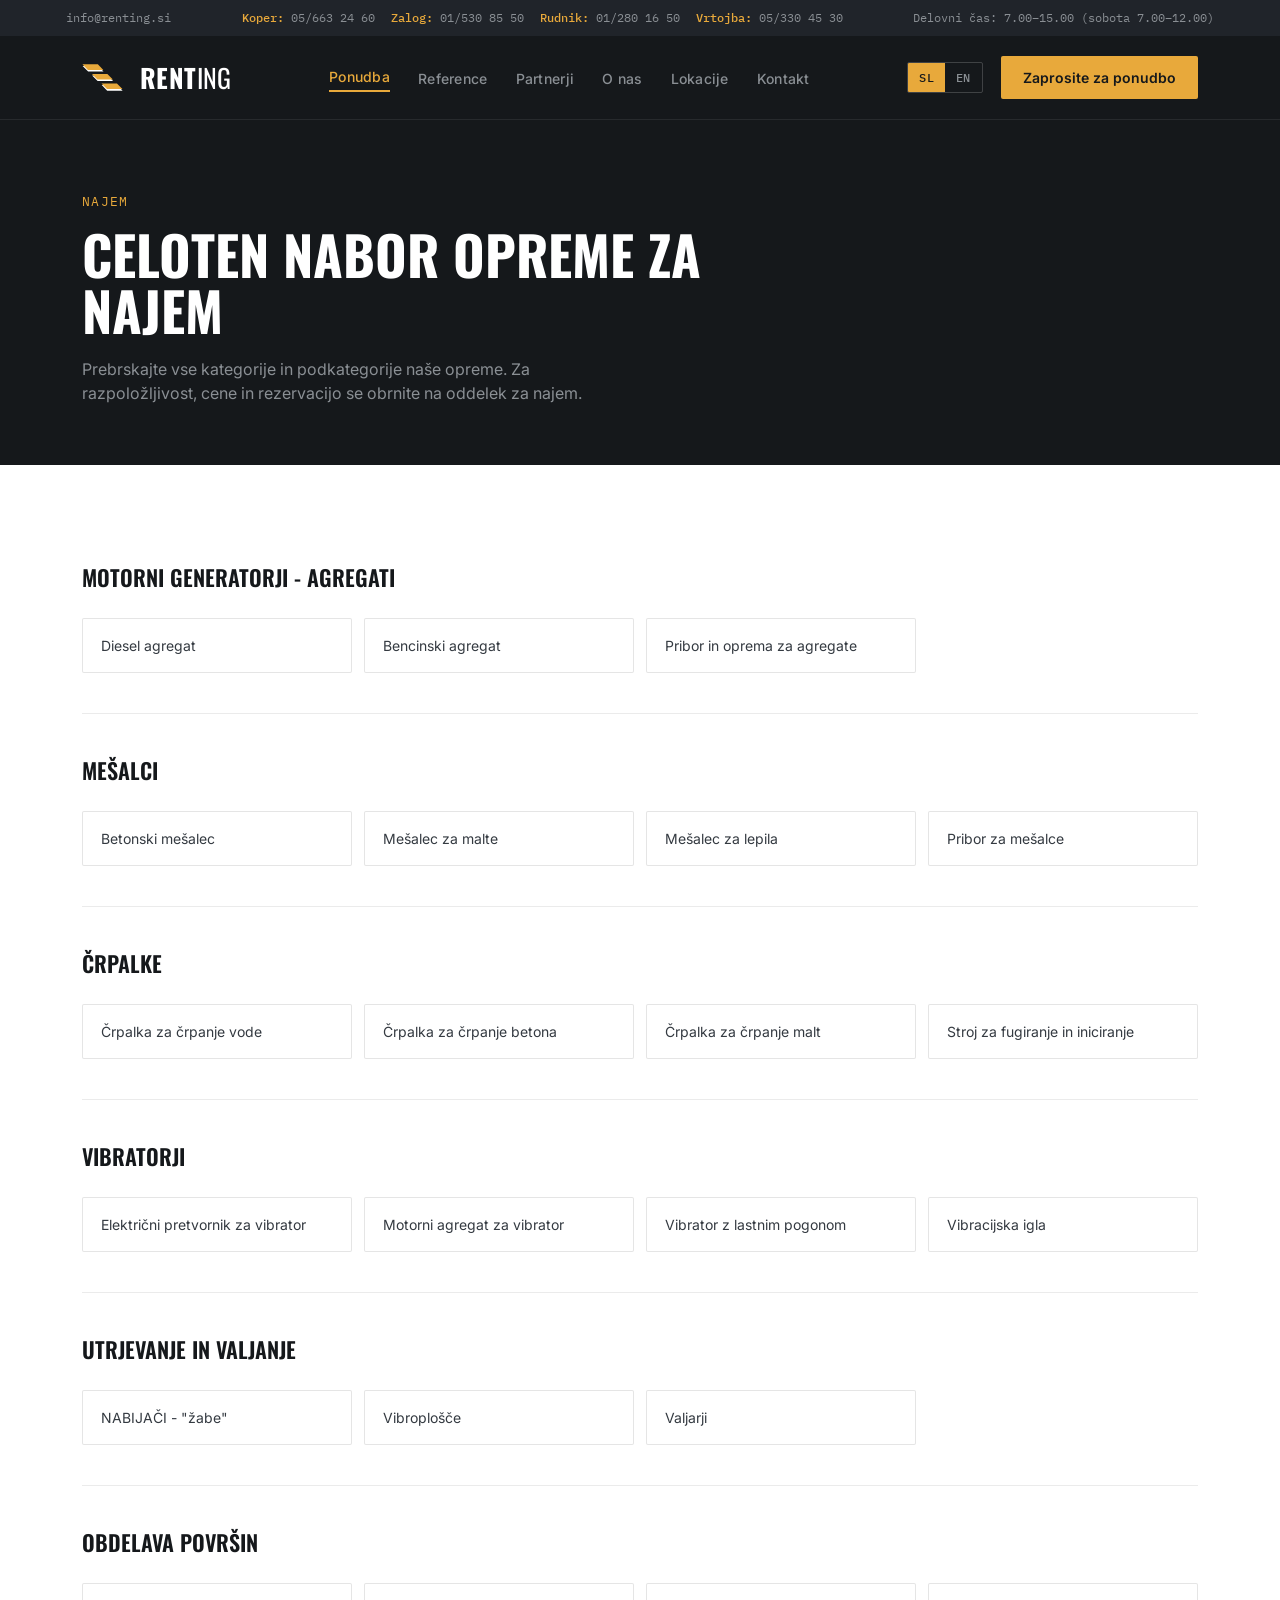
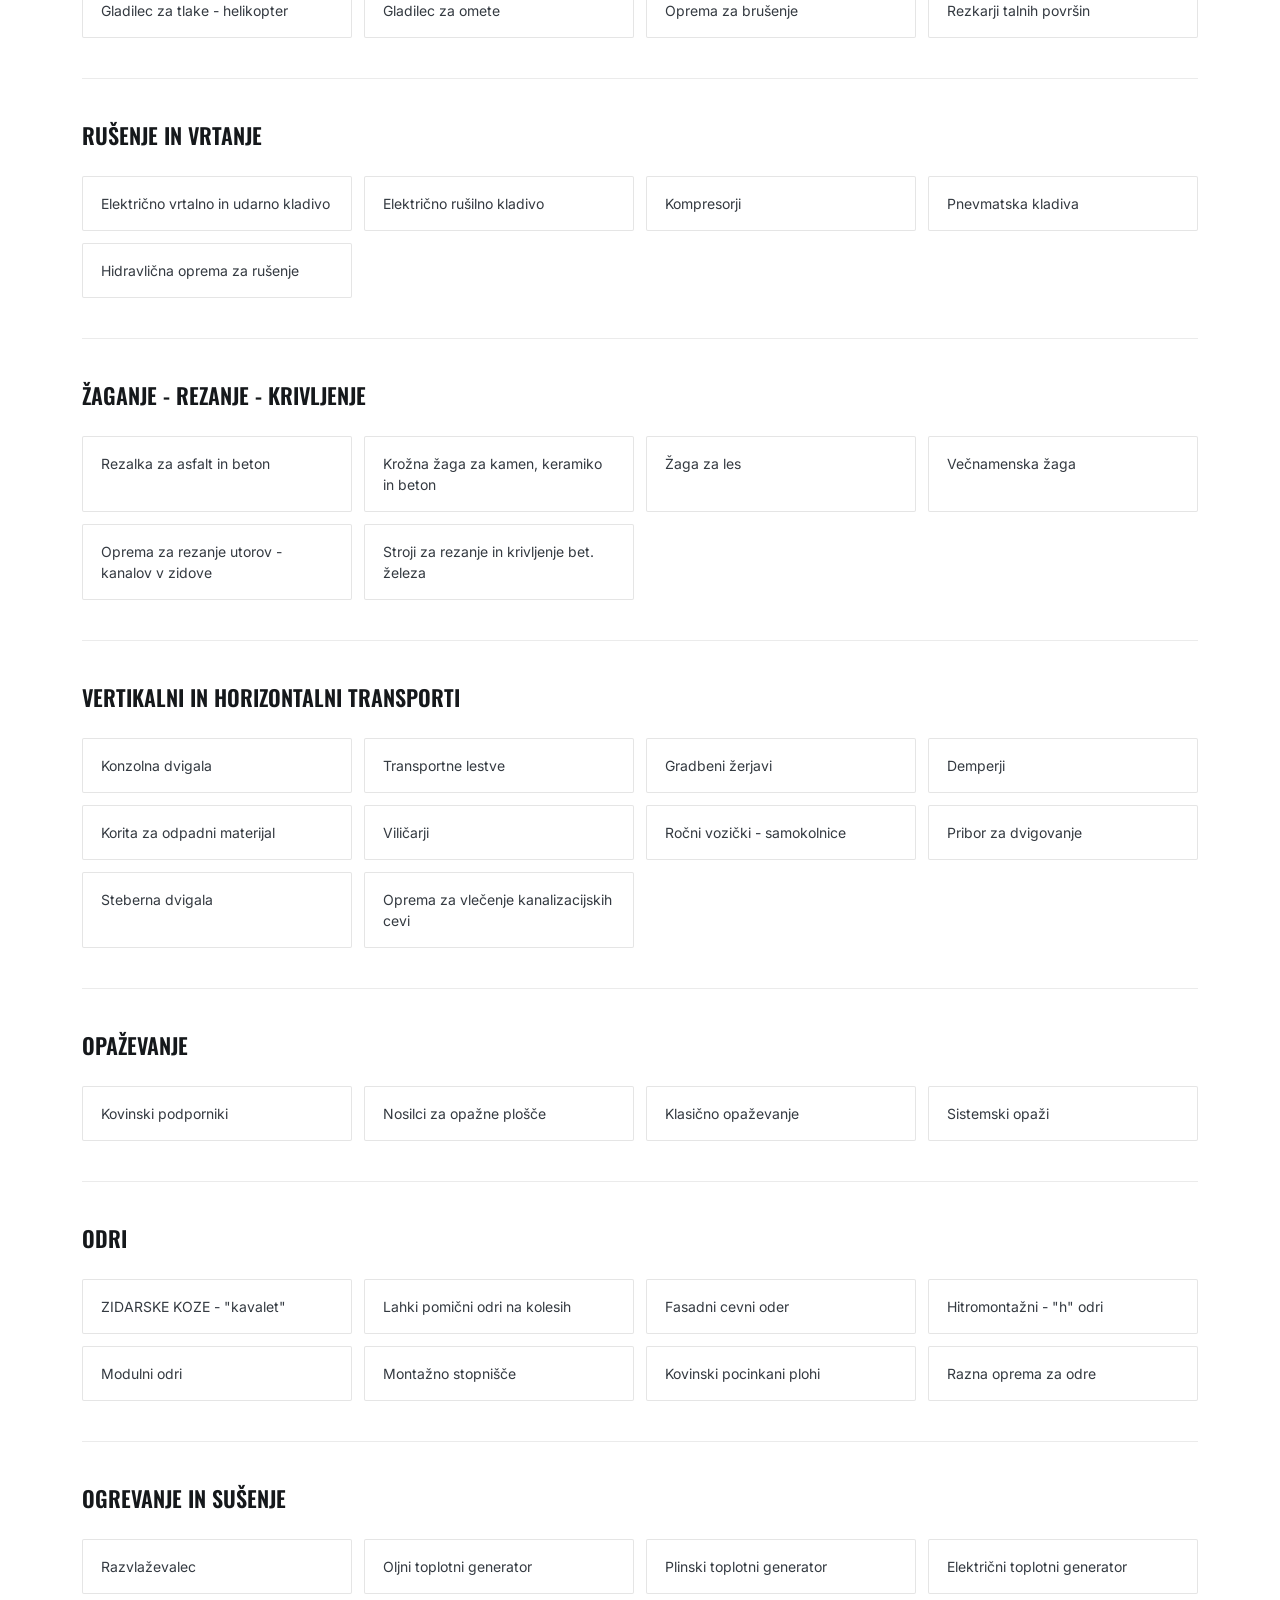
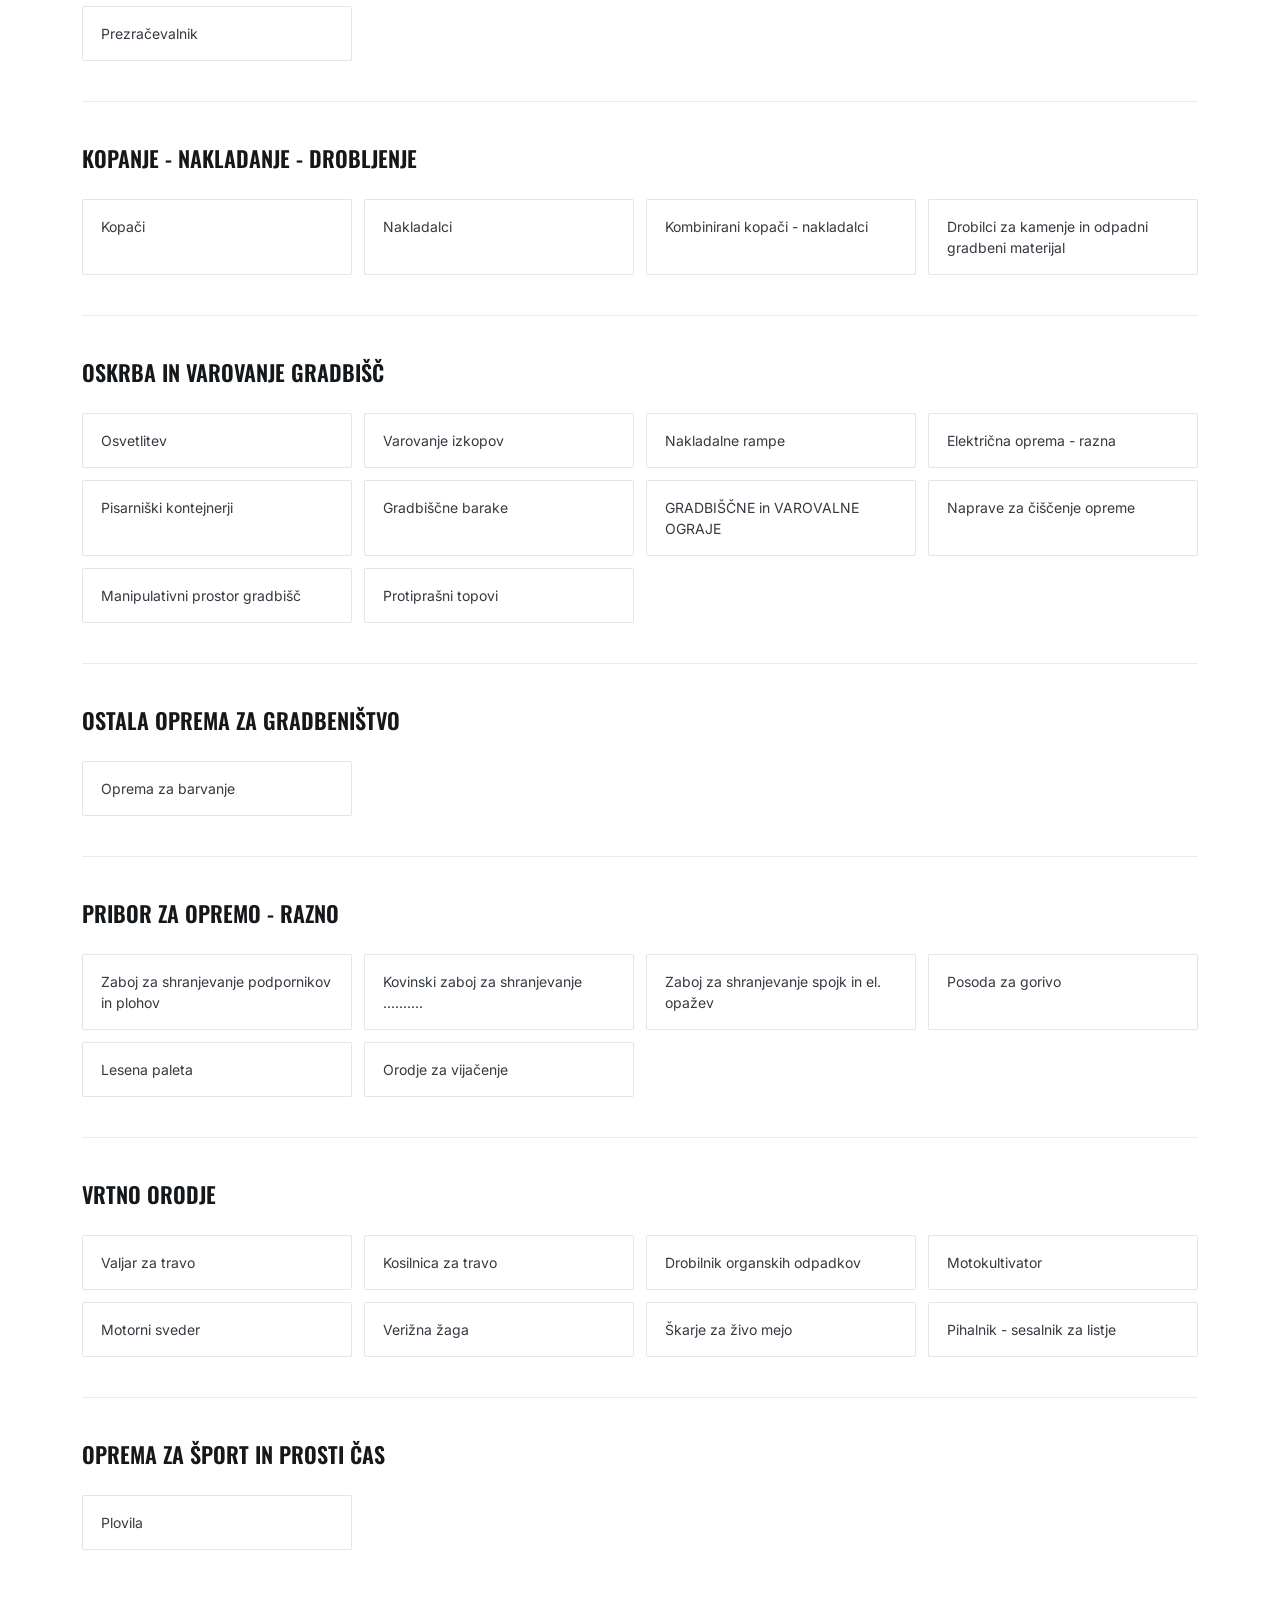
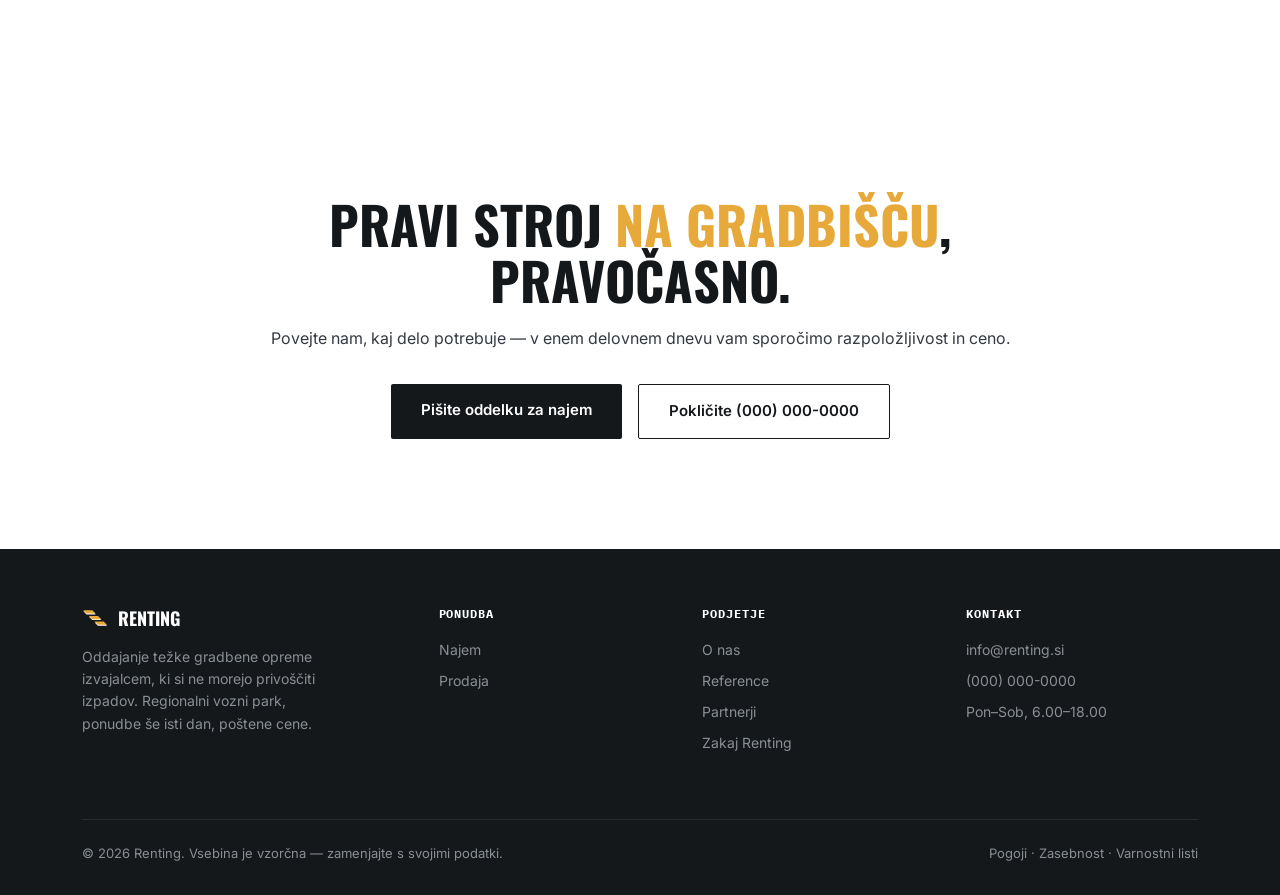
==== najem.html @ 98845490 "Rebuild rental catalog: categories.js data source, Ponudba mega menu, najem.html Replaces the old ha" ====
<!DOCTYPE html>
<html lang="sl">
<head>
<meta charset="UTF-8">
<meta name="viewport" content="width=device-width, initial-scale=1.0">
<title>Najem — Renting</title>
<link rel="preconnect" href="https://fonts.googleapis.com">
<link rel="preconnect" href="https://fonts.gstatic.com" crossorigin>
<link href="https://fonts.googleapis.com/css2?family=Oswald:wght@400;500;600;700&family=Inter:wght@400;500;600;700&family=IBM+Plex+Mono:wght@400;500&display=swap" rel="stylesheet">
<link rel="stylesheet" href="css/style.css">
</head>
<body>

<svg style="position:absolute;width:0;height:0;overflow:hidden" aria-hidden="true">
  <symbol id="renting-mark" viewBox="-2 -2 239 147">
    <g transform="translate(0,0) skewX(45)">
      <rect x="-8" y="9" width="84" height="30" fill="#ffffff"/>
      <rect x="0" y="0" width="84" height="30" fill="var(--amber-500)"/>
    </g>
    <g transform="translate(52,52) skewX(45)">
      <rect x="-8" y="9" width="84" height="30" fill="#ffffff"/>
      <rect x="0" y="0" width="84" height="30" fill="var(--amber-500)"/>
    </g>
    <g transform="translate(104,104) skewX(45)">
      <rect x="-8" y="9" width="84" height="30" fill="#ffffff"/>
      <rect x="0" y="0" width="84" height="30" fill="var(--amber-500)"/>
    </g>
  </symbol>
</svg>

<div class="site-top">
<div class="topbar">
  <div class="wrap topbar-inner">
    <a href="mailto:info@renting.si" class="topbar-email">info@renting.si</a>
    <div class="topbar-phones">
      <a href="tel:+38656632460" class="topbar-phone-primary"><span class="topbar-phone-branch">Koper</span>05/663 24 60</a>
      <a href="tel:+38615308550" class="topbar-phone-extra"><span class="topbar-phone-branch">Zalog</span>01/530 85 50</a>
      <a href="tel:+38612801650" class="topbar-phone-extra"><span class="topbar-phone-branch">Rudnik</span>01/280 16 50</a>
      <a href="tel:+38653304530" class="topbar-phone-extra"><span class="topbar-phone-branch">Vrtojba</span>05/330 45 30</a>
    </div>
    <span class="topbar-hours" data-i18n="topbar.hours">Delovni čas: 7.00–15.00 (sobota 7.00–12.00)</span>
  </div>
</div>

<header>
  <nav>
    <a href="index.html" class="logo"><svg class="logo-mark" aria-hidden="true"><use href="#renting-mark"></use></svg><span data-i18n-html="logo.brand"><span class="logo-text-bold">RENT</span><span class="logo-text-regular">ING</span></span></a>
    <ul class="nav-links">
      <li class="nav-dropdown">
        <a href="najem.html" class="nav-dropdown-trigger" data-i18n="nav.offer">Ponudba<span class="nav-caret" aria-hidden="true"></span></a>
        <div class="nav-mega nav-mega-catalog">
          <div class="nav-mega-col nav-mega-najem">
            <a class="nav-mega-label nav-mega-label-link" href="najem.html" data-i18n="navmega.rentLabel">Najem</a>
            <ul class="nav-cat-list"></ul>
          </div>
          <div class="nav-mega-flyout"></div>
          <div class="nav-mega-col nav-mega-sales">
            <a class="nav-mega-label nav-mega-label-link" href="index.html#service-sales" data-i18n="navmega.salesLabel">Prodaja</a>
          </div>
        </div>
      </li>
      <li><a href="reference.html" data-i18n="nav.references">Reference</a></li>
      <li><a href="partners.html" data-i18n="nav.partners">Partnerji</a></li>
      <li><a href="index.html#about" data-i18n="nav.about">Kako deluje</a></li>
      <li><a href="index.html#locations" data-i18n="nav.locations">Lokacije</a></li>
      <li><a href="index.html#contact" data-i18n="nav.contact">Kontakt</a></li>
    </ul>
    <div class="nav-right">
      <div class="lang-switch">
        <button type="button" class="lang-btn" data-lang="sl">SL</button>
        <button type="button" class="lang-btn" data-lang="en">EN</button>
      </div>
      <a href="index.html#contact" class="nav-cta" data-i18n="nav.cta">Zaprosite za ponudbo</a>
    </div>
  </nav>
</header>
</div>

<div class="page-header">
  <div class="wrap">
    <div class="section-eyebrow" data-i18n="najem.eyebrow">Najem</div>
    <h1 data-i18n="najempage.title">Celoten nabor opreme za najem</h1>
    <p data-i18n="najempage.desc">Prebrskajte vse kategorije in podkategorije naše opreme. Za razpoložljivost, cene in rezervacijo se obrnite na oddelek za najem.</p>
  </div>
</div>

<section>
  <div class="wrap">
    <div id="najem-categories"></div>
  </div>
</section>

<section id="contact" class="cta">
  <div class="wrap">
    <h2 data-i18n-html="cta.title">Pravi stroj <span>na gradbišču</span>, pravočasno.</h2>
    <p data-i18n="cta.desc">Povejte nam, kaj delo potrebuje — v enem delovnem dnevu vam sporočimo razpoložljivost in ceno.</p>
    <div class="cta-actions">
      <a href="mailto:info@renting.si" class="btn-dark" data-i18n="cta.btn1">Pišite oddelku za najem</a>
      <a href="tel:+10000000000" class="btn-outline-dark" data-i18n="cta.btn2">Pokličite (000) 000-0000</a>
    </div>
  </div>
</section>

<footer>
  <div class="wrap">
    <div class="footer-grid">
      <div>
        <div class="footer-logo"><svg class="logo-mark" aria-hidden="true"><use href="#renting-mark"></use></svg>RENTING</div>
        <p class="footer-desc" data-i18n="footer.desc">Oddajanje težke gradbene opreme izvajalcem, ki si ne morejo privoščiti izpadov. Regionalni vozni park, ponudbe še isti dan, poštene cene.</p>
      </div>
      <div class="footer-col">
        <h5 data-i18n="footer.col1">Ponudba</h5>
        <ul>
          <li><a href="najem.html" data-i18n="navmega.rentLabel">Najem</a></li>
          <li><a href="index.html#service-sales" data-i18n="navmega.salesLabel">Prodaja</a></li>
        </ul>
      </div>
      <div class="footer-col">
        <h5 data-i18n="footer.col2">Podjetje</h5>
        <ul>
          <li><a href="index.html#about" data-i18n="nav.about">Kako deluje</a></li>
          <li><a href="reference.html" data-i18n="nav.references">Reference</a></li>
          <li><a href="partners.html" data-i18n="nav.partners">Partnerji</a></li>
          <li><a href="index.html#trust" data-i18n="nav.trust">Zakaj Renting</a></li>
        </ul>
      </div>
      <div class="footer-col">
        <h5 data-i18n="footer.col3">Kontakt</h5>
        <ul>
          <li><a href="mailto:info@renting.si">info@renting.si</a></li>
          <li><a href="tel:+10000000000">(000) 000-0000</a></li>
          <li data-i18n="footer.hours">Pon–Sob, 6.00–18.00</li>
        </ul>
      </div>
    </div>
    <div class="footer-bottom">
      <span data-i18n="footer.copyright">© 2026 Renting. Vsebina je vzorčna — zamenjajte s svojimi podatki.</span>
      <span data-i18n="footer.legal">Pogoji · Zasebnost · Varnostni listi</span>
    </div>
  </div>
</footer>

<script>
  window.TRANSLATIONS = {
    sl: {
      "meta.title": "Najem — Renting",
      "topbar.hours": "Delovni čas: 7.00–15.00 (sobota 7.00–12.00)",
      "logo.brand": "<span class=\"logo-text-bold\">RENT</span><span class=\"logo-text-regular\">ING</span>",
      "nav.offer": "Ponudba",
      "nav.references": "Reference",
      "nav.partners": "Partnerji",
      "nav.about": "O nas",
      "nav.trust": "Zakaj Renting",
      "nav.locations": "Lokacije",
      "nav.contact": "Kontakt",
      "nav.cta": "Zaprosite za ponudbo",
      "najem.eyebrow": "Najem",
      "najempage.title": "Celoten nabor opreme za najem",
      "najempage.desc": "Prebrskajte vse kategorije in podkategorije naše opreme. Za razpoložljivost, cene in rezervacijo se obrnite na oddelek za najem.",
      "navmega.rentLabel": "Najem",
      "navmega.salesLabel": "Prodaja",
      "cta.title": "Pravi stroj <span>na gradbišču</span>, pravočasno.",
      "cta.desc": "Povejte nam, kaj delo potrebuje — v enem delovnem dnevu vam sporočimo razpoložljivost in ceno.",
      "cta.btn1": "Pišite oddelku za najem",
      "cta.btn2": "Pokličite (000) 000-0000",
      "footer.desc": "Oddajanje težke gradbene opreme izvajalcem, ki si ne morejo privoščiti izpadov. Regionalni vozni park, ponudbe še isti dan, poštene cene.",
      "footer.col1": "Ponudba",
      "footer.col2": "Podjetje",
      "footer.col3": "Kontakt",
      "footer.hours": "Pon–Sob, 6.00–18.00",
      "footer.copyright": "© 2026 Renting. Vsebina je vzorčna — zamenjajte s svojimi podatki.",
      "footer.legal": "Pogoji · Zasebnost · Varnostni listi"
    },
    en: {
      "meta.title": "Rental — Renting",
      "topbar.hours": "Working hours: 7.00–15.00 (Saturdays 7.00–12.00)",
      "logo.brand": "<span class=\"logo-text-bold\">RENT</span><span class=\"logo-text-regular\">ING</span>",
      "nav.offer": "Offer",
      "nav.references": "References",
      "nav.partners": "Partners",
      "nav.about": "About Us",
      "nav.trust": "Why Renting",
      "nav.locations": "Locations",
      "nav.contact": "Contact",
      "nav.cta": "Request a Quote",
      "najem.eyebrow": "Rental",
      "najempage.title": "The full range of rental equipment",
      "najempage.desc": "Browse all equipment categories and subcategories. For availability, pricing and booking, get in touch with our rental desk.",
      "navmega.rentLabel": "Rent",
      "navmega.salesLabel": "Sales",
      "cta.title": "Get the right machine <span>on-site</span>, on time.",
      "cta.desc": "Tell us what the job needs — we'll get back to you with availability and pricing within one business day.",
      "cta.btn1": "Email the Rental Desk",
      "cta.btn2": "Call (000) 000-0000",
      "footer.desc": "Heavy equipment rental for contractors who can't afford downtime. Regional fleet, same-day quotes, honest pricing.",
      "footer.col1": "Offer",
      "footer.col2": "Company",
      "footer.col3": "Contact",
      "footer.hours": "Mon–Sat, 6.00–18.00",
      "footer.copyright": "© 2026 Renting. Placeholder content — replace with your details.",
      "footer.legal": "Terms · Privacy · Safety Data Sheets"
    }
  };
</script>
<script src="js/categories.js"></script>
<script src="js/catalog.js"></script>
<script src="js/i18n.js"></script>

</body>
</html>
---- css/style.css ----
:root{
  --steel-900:#15181b;
  --steel-800:#20242a;
  --steel-700:#343a41;
  --concrete-500:#8a8f94;
  --paper-100:#ffffff;
  --amber-500:#e8a93b;
  --amber-600:#c98f27;
  --signal-red:#c7482f;
  --signal-green:#5a8f5f;
  --font-display: 'Oswald', sans-serif;
  --font-body: 'Inter', sans-serif;
  --font-mono: 'IBM Plex Mono', monospace;
}

*{margin:0;padding:0;box-sizing:border-box;}

html{scroll-behavior:smooth;}

body{
  background:var(--paper-100);
  color:var(--steel-900);
  font-family:var(--font-body);
  line-height:1.5;
  -webkit-font-smoothing:antialiased;
}

img,svg{display:block;max-width:100%;}

a{color:inherit;text-decoration:none;}

.wrap{
  max-width:1180px;
  margin:0 auto;
  padding:0 32px;
}

/* ---------- Hero photo backdrop ---------- */
.plate-bg{
  background-color:var(--steel-900);
  background-image:
    linear-gradient(100deg, rgba(21,24,27,0.95) 0%, rgba(21,24,27,0.86) 38%, rgba(21,24,27,0.62) 75%, rgba(21,24,27,0.48) 100%),
    url('../images/renting.jpg');
  background-size:cover;
  background-position:center;
  background-repeat:no-repeat;
}

/* ---------- Topbar ---------- */
.topbar{
  background:var(--steel-800);
  color:var(--concrete-500);
  font-family:var(--font-mono);
  font-size:12px;
}
.topbar-inner{
  display:flex;
  justify-content:space-between;
  align-items:center;
  padding:9px 16px;
  gap:6px 16px;
  flex-wrap:wrap;
}
.topbar-inner a:hover{color:var(--amber-500);}
.topbar-email{flex-shrink:0;}
.topbar-hours{flex-shrink:0;}
.topbar-phones{
  display:flex;
  flex:1;
  justify-content:center;
  flex-wrap:wrap;
  gap:4px 16px;
}
.topbar-phones a{
  white-space:nowrap;
}
.topbar-phone-branch{color:var(--amber-500);font-weight:500;}
.topbar-phone-branch::after{content:': ';}

/* ---------- Nav ---------- */
.site-top{
  position:sticky;
  top:0;
  z-index:50;
}
header{
  background:var(--steel-900);
  border-bottom:1px solid rgba(255,255,255,0.08);
}
nav{
  display:flex;
  align-items:center;
  justify-content:space-between;
  padding:20px 32px;
  max-width:1180px;
  margin:0 auto;
}
.logo{
  font-family:var(--font-display);
  font-size:26px;
  color:var(--paper-100);
  display:flex;
  align-items:center;
  gap:14px;
}
.logo-text-thin{
  font-weight:400;
  letter-spacing:0.02em;
  margin-right:3px;
}
.logo-text-bold{
  font-weight:800;
  letter-spacing:0.015em;
}
.logo-text-regular{
  font-weight:400;
  letter-spacing:0.015em;
}
.logo-mark{
  width:44px;height:27px;
  flex-shrink:0;
  overflow:visible;
}
.nav-links{
  display:flex;
  align-items:center;
  gap:28px;
  list-style:none;
}
.nav-links a{
  color:var(--concrete-500);
  font-size:14px;
  font-weight:500;
  letter-spacing:0.02em;
  transition:color 0.2s ease;
}
.nav-links a:hover, .nav-links a.active{color:var(--paper-100);}

/* ---------- Oprema dropdown ---------- */
.nav-dropdown{
  position:relative;
  padding-bottom:16px;
  margin-bottom:-16px;
}
.nav-links a.nav-dropdown-trigger{
  display:inline-flex;
  align-items:center;
  gap:6px;
  color:var(--amber-500);
  border-bottom:2px solid var(--amber-500);
  padding-bottom:3px;
}
.nav-links a.nav-dropdown-trigger:hover{color:var(--amber-600);}
.nav-caret{
  width:6px;height:6px;
  border-right:1.5px solid currentColor;
  border-bottom:1.5px solid currentColor;
  transform:rotate(45deg) translateY(-2px);
  transition:transform 0.2s ease;
  flex-shrink:0;
}
.nav-dropdown:hover .nav-caret,
.nav-dropdown:focus-within .nav-caret{
  transform:rotate(225deg) translateY(2px);
}
.nav-mega{
  position:absolute;
  top:100%;
  left:0;
  background:var(--steel-900);
  border:1px solid rgba(255,255,255,0.1);
  border-top:2px solid var(--amber-500);
  padding:24px 28px;
  display:flex;
  gap:44px;
  min-width:380px;
  opacity:0;
  visibility:hidden;
  transform:translateY(-6px);
  transition:opacity 0.18s ease, transform 0.18s ease, visibility 0.18s;
  z-index:60;
}
.nav-dropdown:hover .nav-mega,
.nav-dropdown:focus-within .nav-mega{
  opacity:1;
  visibility:visible;
  transform:translateY(0);
}
.nav-mega-col{
  display:flex;
  flex-direction:column;
  gap:12px;
  min-width:150px;
}
.nav-mega-label{
  display:block;
  font-family:var(--font-mono);
  font-size:11px;
  letter-spacing:0.08em;
  text-transform:uppercase;
  color:var(--amber-500);
  padding-bottom:10px;
  margin-bottom:2px;
  border-bottom:1px solid rgba(255,255,255,0.12);
}
.nav-mega-label-link{transition:color 0.2s ease;}
.nav-mega-label-link:hover{color:var(--paper-100);}
.nav-mega-col ul{
  list-style:none;
  display:flex;
  flex-direction:column;
  gap:11px;
}
.nav-mega-col ul a{
  font-size:13.5px;
  font-weight:400;
  color:var(--concrete-500);
  transition:color 0.2s ease;
}
.nav-mega-col ul a:hover{color:var(--paper-100);}

/* ---------- Ponudba mega menu (Najem catalog + flyout) ---------- */
.nav-mega-catalog{
  gap:0;
  min-width:660px;
  align-items:flex-start;
}
.nav-mega-catalog .nav-mega-najem{
  padding-right:28px;
  min-width:260px;
}
.nav-mega-catalog .nav-cat-list{
  display:block;
  columns:2;
  column-gap:22px;
  width:280px;
  max-height:340px;
  overflow-y:auto;
}
.nav-mega-catalog .nav-cat-list li{break-inside:avoid;margin-bottom:11px;}
.nav-mega-catalog .nav-mega-sales{
  padding-left:28px;
  border-left:1px solid rgba(255,255,255,0.12);
  min-width:150px;
}
.nav-mega-flyout{
  padding:0 28px;
  border-left:1px solid rgba(255,255,255,0.12);
  min-width:230px;
  max-width:260px;
  align-self:stretch;
  display:flex;
  flex-direction:column;
}
.nav-mega-flyout-hint{
  font-size:12.5px;
  font-style:italic;
  color:var(--concrete-500);
  max-width:200px;
  margin-top:2px;
}
.nav-mega-flyout-label{
  display:block;
  font-family:var(--font-mono);
  font-size:11px;
  letter-spacing:0.08em;
  text-transform:uppercase;
  color:var(--amber-500);
  padding-bottom:10px;
  margin-bottom:2px;
  border-bottom:1px solid rgba(255,255,255,0.12);
}
.nav-mega-flyout ul{
  list-style:none;
  display:flex;
  flex-direction:column;
  gap:9px;
  max-height:300px;
  overflow-y:auto;
}
.nav-mega-flyout ul a{
  font-size:13px;
  font-weight:400;
  color:var(--concrete-500);
  transition:color 0.2s ease;
}
.nav-mega-flyout ul a:hover{color:var(--paper-100);}

.nav-cta{
  background:var(--amber-500);
  color:var(--steel-900);
  font-family:var(--font-body);
  font-weight:600;
  font-size:14px;
  padding:11px 22px;
  border-radius:2px;
  transition:background 0.2s ease;
  white-space:nowrap;
}
.nav-cta:hover{background:var(--amber-600);}
.nav-toggle{display:none;}
.nav-right{
  display:flex;
  align-items:center;
  gap:18px;
}
.lang-switch{
  display:flex;
  border:1px solid rgba(255,255,255,0.18);
  border-radius:2px;
  overflow:hidden;
}
.lang-btn{
  font-family:var(--font-mono);
  font-size:12px;
  font-weight:500;
  letter-spacing:0.04em;
  color:var(--concrete-500);
  background:transparent;
  border:0;
  cursor:pointer;
  padding:7px 11px;
  transition:background 0.2s ease, color 0.2s ease;
}
.lang-btn:hover{color:var(--paper-100);}
.lang-btn.active{background:var(--amber-500);color:var(--steel-900);}

/* ---------- Hero ---------- */
.hero{
  color:var(--paper-100);
  padding:110px 0 96px;
  position:relative;
  overflow:hidden;
}
.hero-news{
  display:flex;
  align-items:center;
  flex-wrap:wrap;
  gap:12px;
  margin-bottom:24px;
}
.hero-news-badge{
  background:var(--signal-red);
  color:var(--paper-100);
  font-family:var(--font-mono);
  font-size:11px;
  font-weight:700;
  letter-spacing:0.08em;
  text-transform:uppercase;
  padding:5px 10px;
  border-radius:2px;
  flex-shrink:0;
  animation:hero-news-pulse 2.2s ease-in-out infinite;
}
.hero-news-text{
  font-family:var(--font-mono);
  font-size:13px;
  letter-spacing:0.02em;
  color:var(--paper-100);
}
@keyframes hero-news-pulse{
  0%, 100%{box-shadow:0 0 0 0 rgba(199,72,47,0.5);}
  50%{box-shadow:0 0 0 5px rgba(199,72,47,0);}
}
.hero h1{
  font-family:var(--font-display);
  font-weight:700;
  font-size:clamp(40px, 6vw, 74px);
  line-height:1.02;
  letter-spacing:-0.01em;
  max-width:820px;
  text-transform:uppercase;
}
.hero h1 span{color:var(--amber-500);}
.hero p{
  margin-top:26px;
  max-width:520px;
  font-size:18px;
  color:var(--concrete-500);
}
.hero-actions{
  margin-top:40px;
  display:flex;
  gap:16px;
  flex-wrap:wrap;
}
.btn-primary{
  background:var(--amber-500);
  color:var(--steel-900);
  font-weight:600;
  font-size:15px;
  padding:15px 30px;
  border-radius:2px;
  transition:background 0.2s ease, transform 0.2s ease;
}
.btn-primary:hover{background:var(--amber-600);transform:translateY(-1px);}
.btn-secondary{
  border:1px solid rgba(255,255,255,0.25);
  color:var(--paper-100);
  font-weight:600;
  font-size:15px;
  padding:15px 30px;
  border-radius:2px;
  transition:border-color 0.2s ease, background 0.2s ease;
}
.btn-secondary:hover{border-color:var(--amber-500);background:rgba(255,255,255,0.04);}

/* ---------- Stat strip ---------- */
.stat-strip{
  border-top:1px solid rgba(255,255,255,0.08);
  margin-top:80px;
  padding-top:36px;
  display:grid;
  grid-template-columns:repeat(4,1fr);
  gap:24px;
}
.stat-num{
  font-family:var(--font-mono);
  font-size:30px;
  font-weight:500;
  color:var(--amber-500);
}
.stat-label{
  font-size:13px;
  color:var(--concrete-500);
  margin-top:6px;
  letter-spacing:0.02em;
}

/* ---------- Section shell ---------- */
section{padding:96px 0;}
.section-eyebrow{
  font-family:var(--font-mono);
  font-size:13px;
  color:var(--amber-600);
  letter-spacing:0.1em;
  text-transform:uppercase;
  margin-bottom:14px;
}
.section-title{
  font-family:var(--font-display);
  font-weight:600;
  font-size:clamp(28px,3.6vw,42px);
  text-transform:uppercase;
  letter-spacing:-0.005em;
  max-width:640px;
}
.section-sub{
  margin-top:16px;
  max-width:560px;
  color:var(--steel-700);
  font-size:16px;
}
.section-head{
  display:flex;
  justify-content:space-between;
  align-items:flex-end;
  flex-wrap:wrap;
  gap:24px;
  margin-bottom:52px;
}
.section-more{
  font-family:var(--font-mono);
  font-size:13px;
  font-weight:500;
  color:var(--steel-900);
  border-bottom:1px solid var(--steel-900);
  padding-bottom:2px;
  white-space:nowrap;
  transition:color 0.2s ease, border-color 0.2s ease;
}
.section-more:hover{color:var(--amber-600);border-color:var(--amber-600);}
.trust .section-more, .section-more.on-dark{color:var(--paper-100);border-color:rgba(255,255,255,0.35);}
.trust .section-more:hover, .section-more.on-dark:hover{color:var(--amber-500);border-color:var(--amber-500);}

/* ---------- Page header (References / Partners) ---------- */
.page-header{
  background:var(--steel-900);
  color:var(--paper-100);
  padding:72px 0 60px;
}
.page-header .section-eyebrow{color:var(--amber-500);}
.page-header h1{
  font-family:var(--font-display);
  font-weight:700;
  font-size:clamp(32px,4.6vw,54px);
  text-transform:uppercase;
  max-width:760px;
  line-height:1.05;
}
.page-header p{
  margin-top:18px;
  max-width:560px;
  font-size:16px;
  color:var(--concrete-500);
}

/* ---------- Najem catalog page ---------- */
.category-block{
  padding:40px 0;
  border-bottom:1px solid rgba(0,0,0,0.08);
  scroll-margin-top:110px;
}
.category-block:first-child{padding-top:0;}
.category-block:last-child{border-bottom:none;}
.category-title{
  font-family:var(--font-display);
  font-size:22px;
  font-weight:600;
  text-transform:uppercase;
  margin-bottom:24px;
}
.subcategory-grid{
  display:grid;
  grid-template-columns:repeat(auto-fill,minmax(220px,1fr));
  gap:12px;
}
.subcategory-chip{
  background:var(--paper-100);
  border:1px solid rgba(0,0,0,0.1);
  border-radius:2px;
  padding:16px 18px;
  font-size:14px;
  color:var(--steel-700);
  scroll-margin-top:110px;
  transition:border-color 0.2s ease, background 0.2s ease;
}
.subcategory-chip:hover{border-color:var(--amber-500);background:#f4f4f4;}

/* ---------- About us ---------- */
.about-copy{
  margin-top:32px;
  max-width:760px;
  display:flex;
  flex-direction:column;
  gap:16px;
}
.about-copy p{
  font-size:16px;
  line-height:1.7;
  color:var(--steel-700);
}

/* ---------- Services (Rent / Sales / Service / Engineering) ---------- */
.services{
  background:var(--steel-900);
  color:var(--paper-100);
}
.service-grid{
  margin-top:56px;
  display:grid;
  grid-template-columns:repeat(4,1fr);
  gap:40px;
}
.service-card{
  border-left:2px solid var(--amber-500);
  padding-left:22px;
}
.service-card-title{
  display:block;
  font-family:var(--font-display);
  font-size:20px;
  font-weight:700;
  text-transform:uppercase;
  letter-spacing:0.02em;
  color:var(--amber-500);
  margin-bottom:16px;
}
.service-card-desc{
  font-size:15px;
  color:var(--paper-100);
  line-height:1.65;
}
.service-steps{
  display:flex;
  flex-direction:column;
  gap:13px;
}
.service-step{
  display:flex;
  gap:10px;
  align-items:baseline;
}
.service-step-num{
  font-family:var(--font-mono);
  font-size:11.5px;
  color:var(--amber-500);
  flex-shrink:0;
}
.service-step-text{
  font-size:14px;
  color:var(--paper-100);
  line-height:1.5;
}

/* ---------- References ---------- */
.ref-grid{
  margin-top:52px;
  display:grid;
  grid-template-columns:repeat(2,1fr);
  gap:1px;
  background:rgba(0,0,0,0.08);
  border:1px solid rgba(0,0,0,0.08);
}
.ref-grid.ref-grid-full{grid-template-columns:repeat(3,1fr);}
.ref-card{
  background:var(--paper-100);
  display:flex;
  flex-direction:column;
}
.ref-photo{
  position:relative;
  aspect-ratio:16/10;
  overflow:hidden;
  background-color:var(--steel-900);
  background-image:
    radial-gradient(circle at 20% 20%, rgba(255,255,255,0.05) 0, rgba(255,255,255,0.05) 1px, transparent 1px),
    radial-gradient(circle at 70% 65%, rgba(255,255,255,0.04) 0, rgba(255,255,255,0.04) 1px, transparent 1px),
    linear-gradient(135deg, var(--steel-800) 0%, var(--steel-900) 60%);
  background-size:26px 26px, 26px 26px, cover;
}
.ref-photo .logo-mark{
  position:absolute;
  top:50%;left:50%;
  width:120px;height:74px;
  transform:translate(-50%,-50%);
  opacity:0.14;
}
.ref-photo.has-photo{
  background-image:
    radial-gradient(ellipse at center, rgba(0,0,0,0.1) 35%, rgba(0,0,0,0.85) 100%),
    url('../images/renting.jpg');
  background-size:cover;
  background-position:center;
  filter:grayscale(100%);
  transition:filter 0.5s ease;
}
.ref-photo.has-photo .logo-mark{display:none;}
.ref-card:hover .ref-photo.has-photo,
.ref-card:focus-visible .ref-photo.has-photo{
  filter:grayscale(0%);
}
.ref-photo-tag{
  position:absolute;
  left:14px;bottom:14px;
  background:rgba(21,24,27,0.82);
  color:var(--paper-100);
  font-family:var(--font-mono);
  font-size:11.5px;
  letter-spacing:0.03em;
  padding:6px 11px;
  border-radius:2px;
}
.ref-photo-year{
  position:absolute;
  right:14px;top:14px;
  color:var(--amber-500);
  font-family:var(--font-mono);
  font-size:11.5px;
  letter-spacing:0.05em;
}
.ref-body{
  padding:26px 28px 30px;
  flex:1;
  display:flex;
  flex-direction:column;
}
.ref-subtitle{
  font-family:var(--font-mono);
  font-size:11.5px;
  letter-spacing:0.05em;
  text-transform:uppercase;
  color:var(--amber-600);
}
.ref-title{
  font-family:var(--font-display);
  font-size:21px;
  font-weight:600;
  text-transform:uppercase;
  margin-top:10px;
}
.ref-desc{
  margin-top:12px;
  font-size:14.5px;
  color:var(--steel-700);
  flex:1;
}

/* ---------- Trust bar ---------- */
.trust{
  background:var(--steel-900);
  color:var(--paper-100);
}
.trust-grid{
  display:grid;
  grid-template-columns:repeat(3,1fr);
  gap:40px;
}
.trust-card{
  border-left:2px solid var(--amber-500);
  padding-left:22px;
}
.trust-quote{
  font-size:16px;
  color:var(--paper-100);
  line-height:1.6;
}
.trust-name{
  margin-top:16px;
  font-family:var(--font-mono);
  font-size:12.5px;
  color:var(--concrete-500);
}

/* ---------- Partners ---------- */
.partner-strip{
  margin-top:48px;
  display:grid;
  grid-template-columns:repeat(4,1fr);
  gap:1px;
  background:rgba(0,0,0,0.08);
  border:1px solid rgba(0,0,0,0.08);
}
.partner-tile{
  background:var(--paper-100);
  padding:30px 24px;
  text-align:center;
  transition:background 0.2s ease;
}
.partner-tile:hover{background:#f4f4f4;}
.partner-logo{
  height:44px;
  display:flex;
  align-items:center;
  justify-content:center;
  margin:0 auto;
}
.partner-logo-mark{
  font-family:var(--font-display);
  font-weight:700;
  font-size:17px;
  letter-spacing:0.01em;
  color:var(--steel-900);
  border:1.5px solid var(--steel-900);
  border-radius:2px;
  padding:8px 14px;
  white-space:nowrap;
}
.partner-tile-desc{
  margin-top:14px;
  font-size:13px;
  color:var(--steel-700);
  line-height:1.5;
}
.partner-grid{
  margin-top:52px;
  display:grid;
  grid-template-columns:repeat(2,1fr);
  gap:1px;
  background:rgba(0,0,0,0.08);
  border:1px solid rgba(0,0,0,0.08);
}
.partner-card{
  background:var(--paper-100);
  padding:36px 34px;
}
.partner-card-head{
  display:flex;
  align-items:center;
  gap:18px;
}
.partner-card .partner-logo-mark{font-size:16px;padding:7px 12px;}
.partner-card-name{
  font-family:var(--font-display);
  font-size:20px;
  font-weight:600;
  text-transform:uppercase;
}
.partner-card-tag{
  margin-top:2px;
  font-family:var(--font-mono);
  font-size:11.5px;
  letter-spacing:0.04em;
  text-transform:uppercase;
  color:var(--amber-600);
}
.partner-card-desc{
  margin-top:18px;
  font-size:14.5px;
  color:var(--steel-700);
  line-height:1.65;
}

/* ---------- CTA ---------- */
.cta{
  text-align:center;
  padding:110px 0;
}
.cta h2{
  font-family:var(--font-display);
  font-size:clamp(32px,5vw,52px);
  text-transform:uppercase;
  max-width:680px;
  margin:0 auto;
  line-height:1.08;
}
.cta h2 span{color:var(--amber-500);}
.cta p{
  margin-top:18px;
  color:var(--steel-700);
  font-size:16px;
}
.cta-actions{
  margin-top:34px;
  display:flex;
  justify-content:center;
  gap:16px;
  flex-wrap:wrap;
}
.btn-dark{
  background:var(--steel-900);
  color:var(--paper-100);
  font-weight:600;
  font-size:15px;
  padding:15px 30px;
  border-radius:2px;
  transition:background 0.2s ease;
}
.btn-dark:hover{background:var(--steel-700);}
.btn-outline-dark{
  border:1px solid var(--steel-900);
  color:var(--steel-900);
  font-weight:600;
  font-size:15px;
  padding:15px 30px;
  border-radius:2px;
  transition:background 0.2s ease;
}
.btn-outline-dark:hover{background:rgba(0,0,0,0.05);}

/* ---------- Contact ---------- */
.contact-grid{
  margin-top:48px;
  display:grid;
  grid-template-columns:0.85fr 1.15fr;
  gap:64px;
}
.contact-phones-label{
  font-family:var(--font-mono);
  font-size:12px;
  letter-spacing:0.08em;
  text-transform:uppercase;
  color:var(--amber-600);
  margin-bottom:18px;
}
.contact-phone-list{list-style:none;}
.contact-phone-list li{
  display:flex;
  justify-content:space-between;
  align-items:baseline;
  gap:12px;
  padding:14px 0;
  border-top:1px solid rgba(0,0,0,0.08);
}
.contact-phone-list li:last-child{border-bottom:1px solid rgba(0,0,0,0.08);}
.contact-phone-branch{font-size:14.5px;color:var(--steel-900);font-weight:500;}
.contact-phone-num{
  font-family:var(--font-mono);
  font-size:14px;
  color:var(--steel-700);
  white-space:nowrap;
  transition:color 0.2s ease;
}
.contact-phone-num:hover{color:var(--amber-600);}
.contact-email{margin-top:22px;font-size:14.5px;color:var(--steel-700);}
.contact-email a:hover{color:var(--amber-600);}

.contact-form{
  background:var(--paper-100);
  border:1px solid rgba(0,0,0,0.1);
  padding:38px;
  display:flex;
  flex-direction:column;
  gap:20px;
}
.form-field{display:flex;flex-direction:column;gap:8px;}
.form-field label{
  font-family:var(--font-mono);
  font-size:11.5px;
  letter-spacing:0.05em;
  text-transform:uppercase;
  color:var(--steel-700);
}
.form-field input, .form-field textarea{
  font-family:var(--font-body);
  font-size:15px;
  color:var(--steel-900);
  background:var(--paper-100);
  border:1px solid rgba(0,0,0,0.16);
  border-radius:2px;
  padding:12px 14px;
  transition:border-color 0.2s ease;
}
.form-field input::placeholder, .form-field textarea::placeholder{color:var(--concrete-500);}
.form-field input:focus, .form-field textarea:focus{
  outline:none;
  border-color:var(--amber-500);
}
.form-field textarea{resize:vertical;min-height:110px;}
.form-row{display:grid;grid-template-columns:1fr 1fr;gap:20px;}
.contact-form .btn-primary{
  align-self:flex-start;
  border:0;
  cursor:pointer;
  font-family:var(--font-body);
}
.contact-form-note{
  font-size:12.5px;
  color:var(--concrete-500);
  margin-top:-6px;
}

/* ---------- Locations ---------- */
.quick-contact{
  margin-top:40px;
  background:var(--steel-900);
  color:var(--paper-100);
  border-left:3px solid var(--amber-500);
  border-radius:2px;
  padding:22px 28px;
  display:flex;
  gap:40px;
  flex-wrap:wrap;
  align-items:center;
}
.quick-contact-item{
  display:flex;
  flex-direction:column;
  gap:5px;
}
.quick-contact-label{
  font-family:var(--font-mono);
  font-size:11px;
  letter-spacing:0.08em;
  text-transform:uppercase;
  color:var(--amber-500);
}
.quick-contact-value{
  font-size:15px;
  font-weight:600;
}
.quick-contact-value a:hover{color:var(--amber-500);}

.locations-grid{
  margin-top:40px;
  display:grid;
  grid-template-columns:repeat(4,1fr);
  gap:1px;
  background:rgba(0,0,0,0.08);
  border:1px solid rgba(0,0,0,0.08);
}
.location-card{
  background:var(--paper-100);
  padding:30px 26px;
}
.location-card h3{
  font-family:var(--font-display);
  font-size:17px;
  font-weight:600;
  letter-spacing:0.01em;
  text-transform:uppercase;
  color:var(--steel-900);
  margin-bottom:18px;
}
.location-detail{
  margin-top:12px;
  font-size:14px;
  color:var(--steel-700);
  line-height:1.5;
}
.location-detail:first-of-type{margin-top:0;}
.location-label{
  display:block;
  font-family:var(--font-mono);
  font-size:11px;
  letter-spacing:0.05em;
  text-transform:uppercase;
  color:var(--amber-600);
  margin-bottom:3px;
}
.location-detail a:hover{color:var(--amber-600);}
.location-map{
  margin-top:18px;
  aspect-ratio:4/3;
  border:1px solid rgba(0,0,0,0.1);
  filter:grayscale(15%);
}
.location-map iframe{
  width:100%;
  height:100%;
  border:0;
  display:block;
}

/* ---------- Footer ---------- */
footer{
  background:var(--steel-900);
  color:var(--concrete-500);
  padding:56px 0 32px;
}
.footer-grid{
  display:grid;
  grid-template-columns:1.4fr 1fr 1fr 1fr;
  gap:32px;
}
.footer-logo{
  font-family:var(--font-display);
  font-weight:700;
  font-size:18px;
  color:var(--paper-100);
  display:flex;
  align-items:center;
  gap:8px;
}
.footer-logo .logo-mark{width:28px;height:16px;}
.footer-desc{
  margin-top:14px;
  font-size:14px;
  max-width:260px;
  line-height:1.6;
}
.footer-col h5{
  font-family:var(--font-mono);
  font-size:12px;
  letter-spacing:0.08em;
  text-transform:uppercase;
  color:var(--paper-100);
  margin-bottom:16px;
}
.footer-col ul{list-style:none;}
.footer-col li{margin-bottom:10px;font-size:14px;}
.footer-col a:hover{color:var(--paper-100);}
.footer-bottom{
  margin-top:56px;
  padding-top:24px;
  border-top:1px solid rgba(255,255,255,0.08);
  display:flex;
  justify-content:space-between;
  font-size:13px;
  flex-wrap:wrap;
  gap:12px;
}

/* ---------- Responsive ---------- */
@media (max-width:1100px){
  .topbar-phone-extra{display:none;}
  .topbar-phone-primary .topbar-phone-branch{display:none;}
}
@media (max-width:900px){
  .nav-links{display:none;}
  .stat-strip{grid-template-columns:repeat(2,1fr);row-gap:28px;}
  .service-grid{grid-template-columns:1fr;}
  .trust-grid{grid-template-columns:1fr;}
  .footer-grid{grid-template-columns:1fr 1fr;row-gap:32px;}
  .locations-grid{grid-template-columns:1fr 1fr;}
  .ref-grid{grid-template-columns:1fr;}
  .ref-grid.ref-grid-full{grid-template-columns:1fr;}
  .partner-strip{grid-template-columns:1fr 1fr;}
  .partner-grid{grid-template-columns:1fr;}
  .contact-grid{grid-template-columns:1fr;gap:40px;}
  .form-row{grid-template-columns:1fr;}
}
@media (max-width:560px){
  .wrap{padding:0 20px;}
  .footer-grid{grid-template-columns:1fr;}
  .locations-grid{grid-template-columns:1fr;}
  .topbar-inner{padding:9px 20px;justify-content:center;text-align:center;gap:6px 16px;}
  .partner-strip{grid-template-columns:1fr;}
}

@media (prefers-reduced-motion: reduce){
  *{transition:none !important; scroll-behavior:auto !important; animation:none !important;}
}
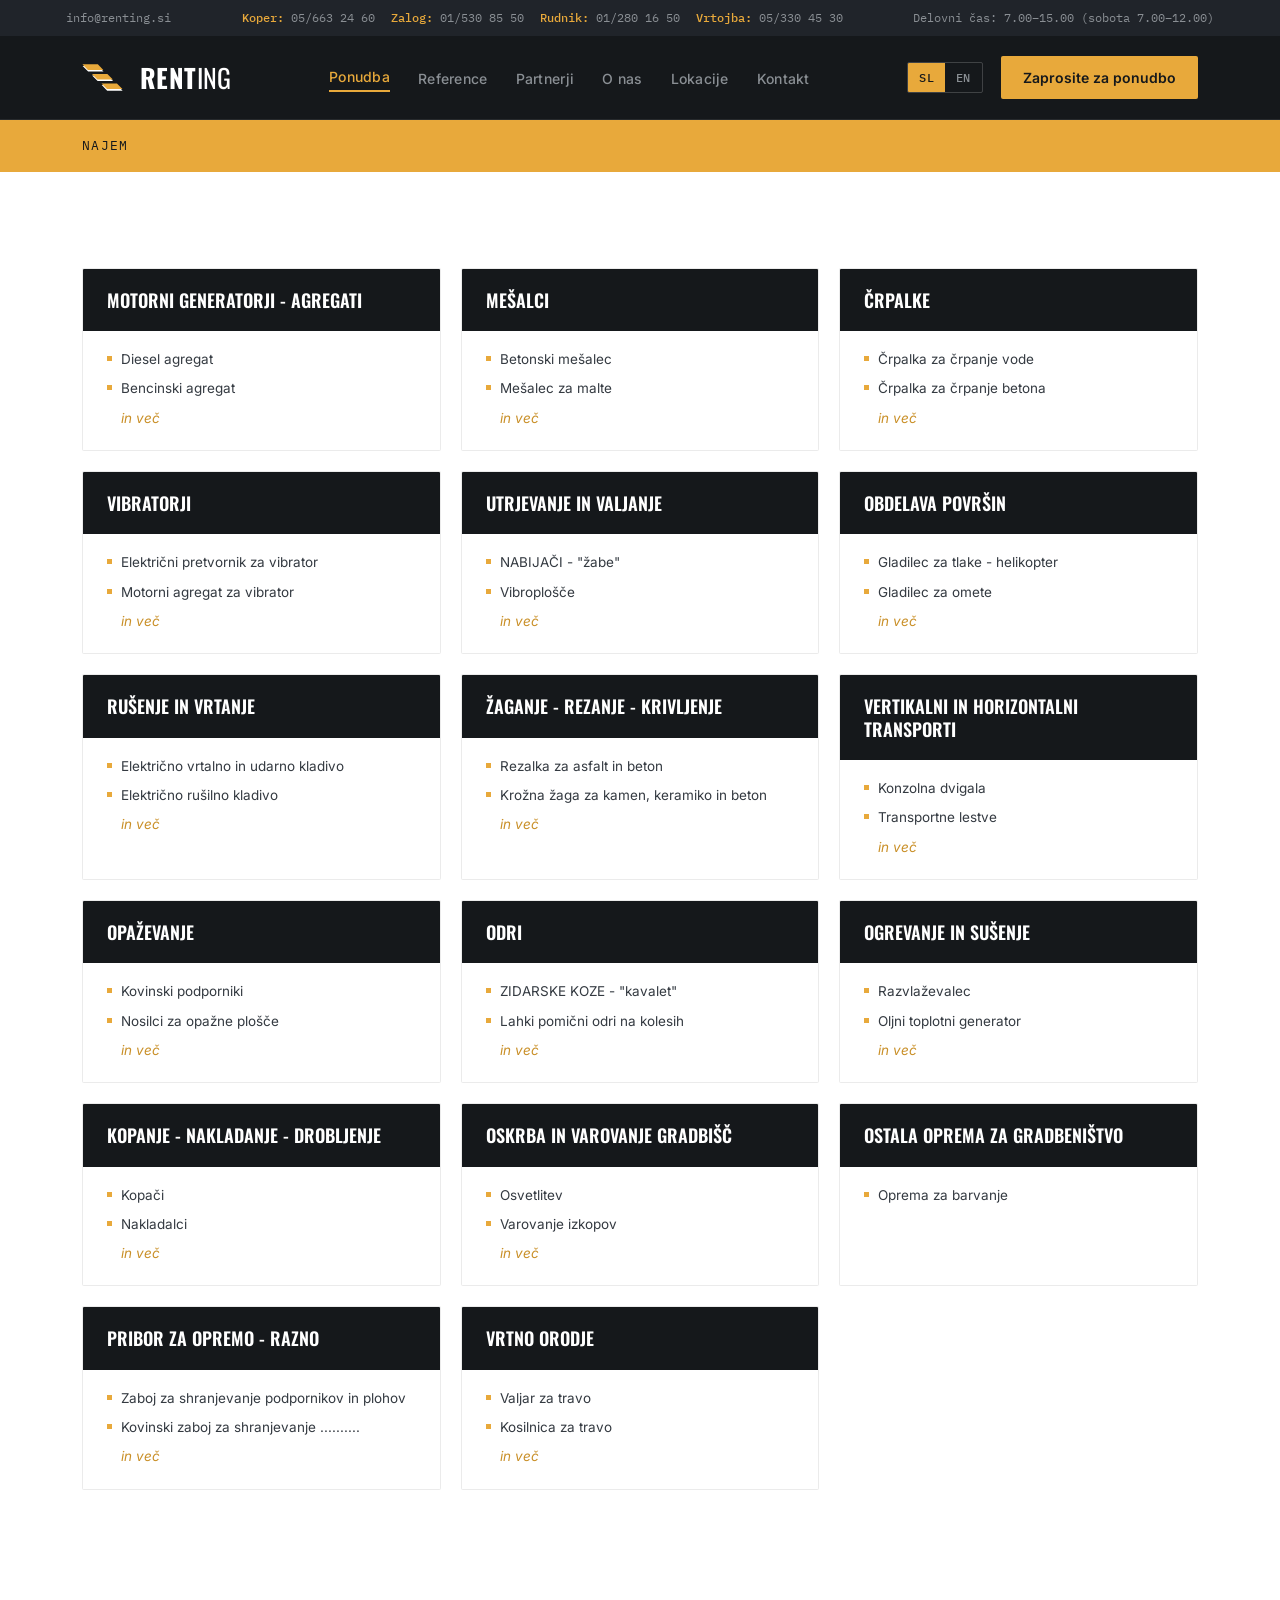
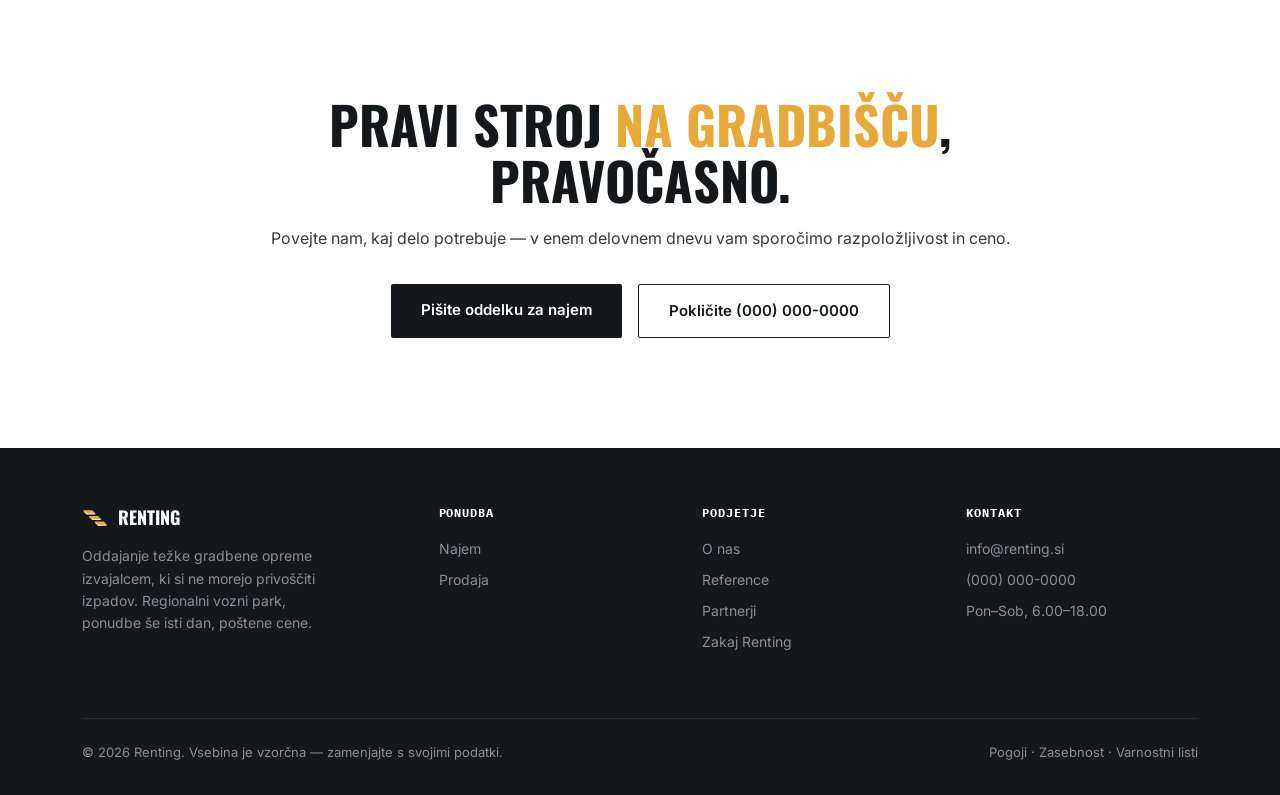
==== commit c56e6a74: "Simplify Najem page header to a thin orange band Removed the title and description text under the "N" ====
--- a/najem.html
+++ b/najem.html
@@ -76,11 +76,9 @@
 </header>
 </div>
 
-<div class="page-header">
+<div class="najem-band">
   <div class="wrap">
     <div class="section-eyebrow" data-i18n="najem.eyebrow">Najem</div>
-    <h1 data-i18n="najempage.title">Celoten nabor opreme za najem</h1>
-    <p data-i18n="najempage.desc">Prebrskajte vse kategorije in podkategorije naše opreme. Za razpoložljivost, cene in rezervacijo se obrnite na oddelek za najem.</p>
   </div>
 </div>
 
@@ -155,8 +153,6 @@
       "nav.contact": "Kontakt",
       "nav.cta": "Zaprosite za ponudbo",
       "najem.eyebrow": "Najem",
-      "najempage.title": "Celoten nabor opreme za najem",
-      "najempage.desc": "Prebrskajte vse kategorije in podkategorije naše opreme. Za razpoložljivost, cene in rezervacijo se obrnite na oddelek za najem.",
       "navmega.rentLabel": "Najem",
       "navmega.salesLabel": "Prodaja",
       "cta.title": "Pravi stroj <span>na gradbišču</span>, pravočasno.",
@@ -184,8 +180,6 @@
       "nav.contact": "Contact",
       "nav.cta": "Request a Quote",
       "najem.eyebrow": "Rental",
-      "najempage.title": "The full range of rental equipment",
-      "najempage.desc": "Browse all equipment categories and subcategories. For availability, pricing and booking, get in touch with our rental desk.",
       "navmega.rentLabel": "Rent",
       "navmega.salesLabel": "Sales",
       "cta.title": "Get the right machine <span>on-site</span>, on time.",
--- a/css/style.css
+++ b/css/style.css
@@ -167,12 +167,14 @@
   position:absolute;
   top:100%;
   left:0;
-  background:var(--steel-900);
-  border:1px solid rgba(255,255,255,0.1);
-  border-top:2px solid var(--amber-500);
-  padding:24px 28px;
-  display:flex;
-  gap:44px;
+  background:var(--paper-100);
+  color:var(--steel-900);
+  border:1px solid rgba(21,24,27,0.1);
+  border-top:3px solid var(--amber-500);
+  box-shadow:0 18px 36px rgba(21,24,27,0.18);
+  padding:28px 32px;
+  display:flex;
+  gap:40px;
   min-width:380px;
   opacity:0;
   visibility:hidden;
@@ -198,13 +200,13 @@
   font-size:11px;
   letter-spacing:0.08em;
   text-transform:uppercase;
-  color:var(--amber-500);
+  color:var(--amber-600);
   padding-bottom:10px;
   margin-bottom:2px;
-  border-bottom:1px solid rgba(255,255,255,0.12);
+  border-bottom:1px solid rgba(21,24,27,0.1);
 }
 .nav-mega-label-link{transition:color 0.2s ease;}
-.nav-mega-label-link:hover{color:var(--paper-100);}
+.nav-mega-label-link:hover{color:var(--steel-900);}
 .nav-mega-col ul{
   list-style:none;
   display:flex;
@@ -214,38 +216,36 @@
 .nav-mega-col ul a{
   font-size:13.5px;
   font-weight:400;
-  color:var(--concrete-500);
+  color:var(--steel-700);
   transition:color 0.2s ease;
 }
-.nav-mega-col ul a:hover{color:var(--paper-100);}
+.nav-mega-col ul a:hover{color:var(--steel-900);}
 
 /* ---------- Ponudba mega menu (Najem catalog + flyout) ---------- */
 .nav-mega-catalog{
   gap:0;
-  min-width:660px;
+  min-width:600px;
   align-items:flex-start;
 }
 .nav-mega-catalog .nav-mega-najem{
-  padding-right:28px;
-  min-width:260px;
+  padding-right:32px;
+  min-width:250px;
 }
 .nav-mega-catalog .nav-cat-list{
-  display:block;
-  columns:2;
-  column-gap:22px;
-  width:280px;
-  max-height:340px;
-  overflow-y:auto;
-}
-.nav-mega-catalog .nav-cat-list li{break-inside:avoid;margin-bottom:11px;}
+  display:flex;
+  flex-direction:column;
+  gap:9px;
+  width:250px;
+}
+.nav-mega-catalog .nav-cat-list a:hover{color:var(--amber-600);}
 .nav-mega-catalog .nav-mega-sales{
-  padding-left:28px;
-  border-left:1px solid rgba(255,255,255,0.12);
+  padding-left:32px;
+  border-left:1px solid rgba(21,24,27,0.1);
   min-width:150px;
 }
 .nav-mega-flyout{
-  padding:0 28px;
-  border-left:1px solid rgba(255,255,255,0.12);
+  padding:0 32px;
+  border-left:1px solid rgba(21,24,27,0.1);
   min-width:230px;
   max-width:260px;
   align-self:stretch;
@@ -255,7 +255,7 @@
 .nav-mega-flyout-hint{
   font-size:12.5px;
   font-style:italic;
-  color:var(--concrete-500);
+  color:var(--steel-700);
   max-width:200px;
   margin-top:2px;
 }
@@ -265,26 +265,24 @@
   font-size:11px;
   letter-spacing:0.08em;
   text-transform:uppercase;
-  color:var(--amber-500);
+  color:var(--amber-600);
   padding-bottom:10px;
   margin-bottom:2px;
-  border-bottom:1px solid rgba(255,255,255,0.12);
+  border-bottom:1px solid rgba(21,24,27,0.1);
 }
 .nav-mega-flyout ul{
   list-style:none;
   display:flex;
   flex-direction:column;
   gap:9px;
-  max-height:300px;
-  overflow-y:auto;
 }
 .nav-mega-flyout ul a{
   font-size:13px;
   font-weight:400;
-  color:var(--concrete-500);
+  color:var(--steel-700);
   transition:color 0.2s ease;
 }
-.nav-mega-flyout ul a:hover{color:var(--paper-100);}
+.nav-mega-flyout ul a:hover{color:var(--steel-900);}
 
 .nav-cta{
   background:var(--amber-500);
@@ -495,17 +493,90 @@
   color:var(--concrete-500);
 }
 
-/* ---------- Najem catalog page ---------- */
-.category-block{
-  padding:40px 0;
-  border-bottom:1px solid rgba(0,0,0,0.08);
-  scroll-margin-top:110px;
-}
-.category-block:first-child{padding-top:0;}
-.category-block:last-child{border-bottom:none;}
+/* ---------- Najem page band ---------- */
+.najem-band{
+  background:var(--amber-500);
+  padding:16px 0;
+}
+.najem-band .section-eyebrow{
+  color:var(--steel-900);
+  margin-bottom:0;
+}
+
+/* ---------- Category cards (home "Ponudba najema" + Najem page grid) ---------- */
+.cat-grid{
+  display:grid;
+  grid-template-columns:repeat(3,1fr);
+  gap:20px;
+}
+.cat-card{
+  display:flex;
+  flex-direction:column;
+  border:1px solid rgba(0,0,0,0.08);
+  border-radius:2px;
+  overflow:hidden;
+  background:var(--paper-100);
+  transition:box-shadow 0.2s ease, transform 0.2s ease, border-color 0.2s ease;
+}
+.cat-card:hover{
+  box-shadow:0 12px 26px rgba(21,24,27,0.14);
+  transform:translateY(-2px);
+  border-color:var(--amber-500);
+}
+.cat-card-head{
+  background:var(--steel-900);
+  color:var(--paper-100);
+  padding:20px 24px;
+}
+.cat-card-head h3{
+  font-family:var(--font-display);
+  font-size:18px;
+  font-weight:600;
+  text-transform:uppercase;
+  line-height:1.25;
+}
+.cat-card-subs{
+  list-style:none;
+  background:var(--paper-100);
+  padding:18px 24px 22px;
+  display:flex;
+  flex-direction:column;
+  gap:9px;
+  flex:1;
+}
+.cat-card-subs li{
+  position:relative;
+  padding-left:14px;
+  font-size:13.5px;
+  color:var(--steel-700);
+}
+.cat-card-subs li::before{
+  content:"";
+  position:absolute;
+  left:0;
+  top:7px;
+  width:5px;height:5px;
+  background:var(--amber-500);
+}
+.cat-card-more{
+  font-style:italic;
+  color:var(--amber-600) !important;
+}
+.cat-card-more::before{display:none;}
+
+/* ---------- Najem catalog page (subcategory detail view) ---------- */
+.najem-back{
+  display:inline-block;
+  font-family:var(--font-mono);
+  font-size:13px;
+  color:var(--steel-700);
+  margin-bottom:28px;
+  transition:color 0.2s ease;
+}
+.najem-back:hover{color:var(--amber-600);}
 .category-title{
   font-family:var(--font-display);
-  font-size:22px;
+  font-size:26px;
   font-weight:600;
   text-transform:uppercase;
   margin-bottom:24px;
@@ -526,6 +597,7 @@
   transition:border-color 0.2s ease, background 0.2s ease;
 }
 .subcategory-chip:hover{border-color:var(--amber-500);background:#f4f4f4;}
+.subcategory-chip.active{border-color:var(--amber-500);background:#fdf3e0;}
 
 /* ---------- About us ---------- */
 .about-copy{
@@ -1060,6 +1132,7 @@
   .nav-links{display:none;}
   .stat-strip{grid-template-columns:repeat(2,1fr);row-gap:28px;}
   .service-grid{grid-template-columns:1fr;}
+  .cat-grid{grid-template-columns:1fr;}
   .trust-grid{grid-template-columns:1fr;}
   .footer-grid{grid-template-columns:1fr 1fr;row-gap:32px;}
   .locations-grid{grid-template-columns:1fr 1fr;}
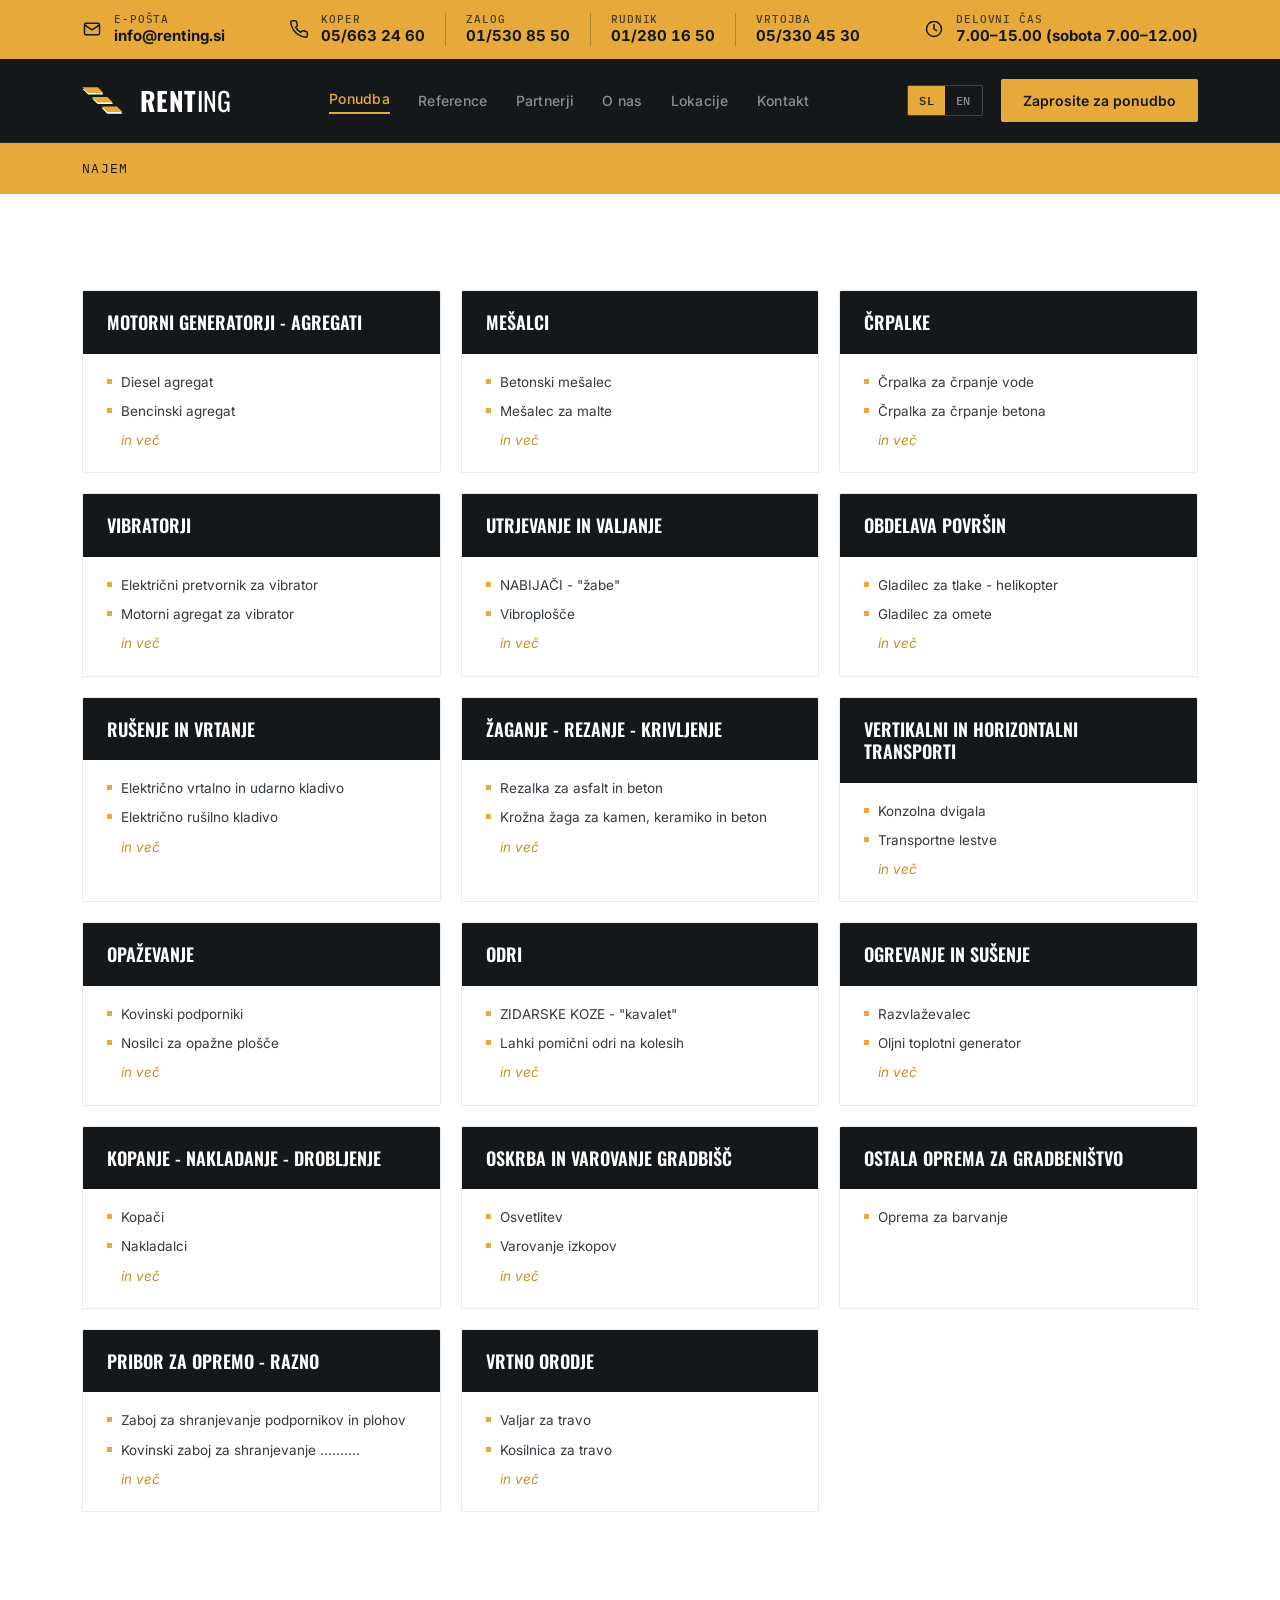
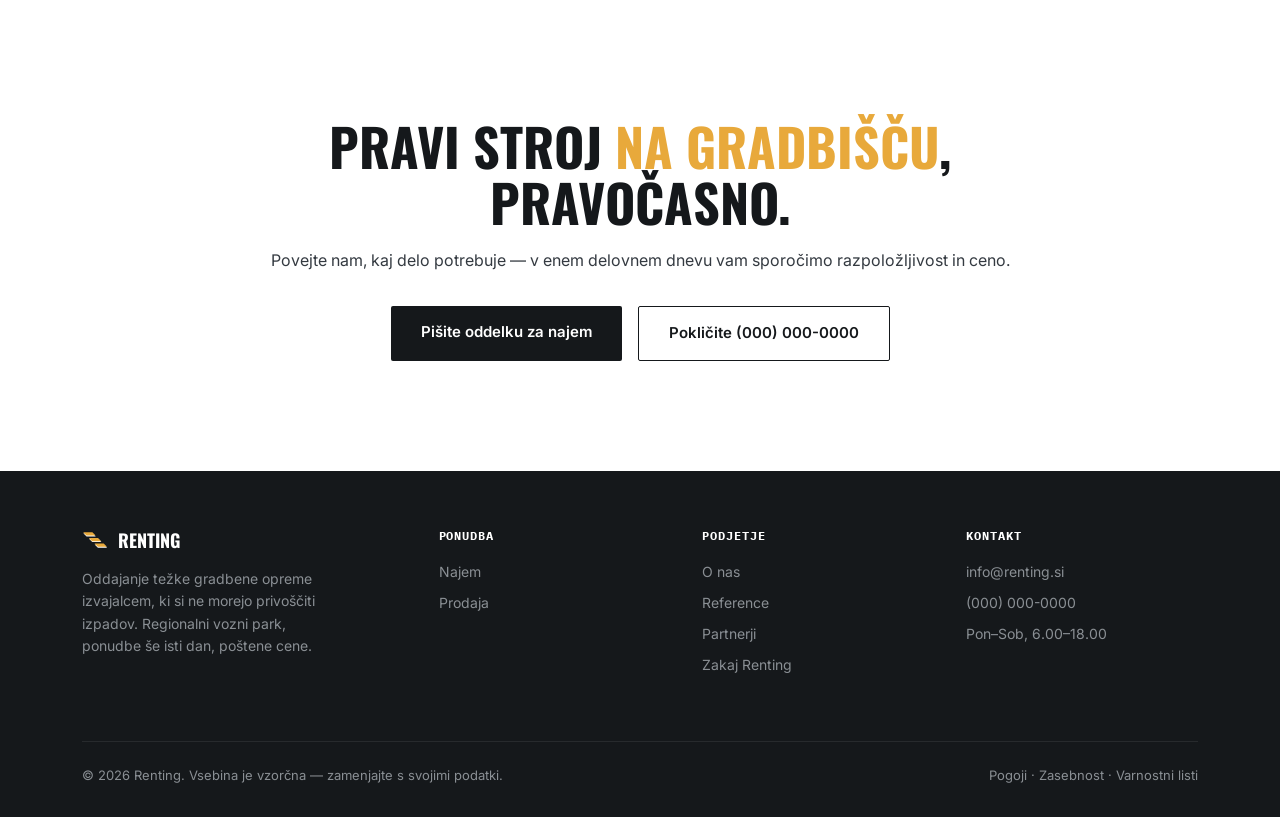
==== commit 6d3b1a97: "Fix Zalog address, enlarge contact topbar, add official logo to About - Ljubljana-Zalog location: re" ====
--- a/najem.html
+++ b/najem.html
@@ -31,14 +31,23 @@
 <div class="site-top">
 <div class="topbar">
   <div class="wrap topbar-inner">
-    <a href="mailto:info@renting.si" class="topbar-email">info@renting.si</a>
-    <div class="topbar-phones">
-      <a href="tel:+38656632460" class="topbar-phone-primary"><span class="topbar-phone-branch">Koper</span>05/663 24 60</a>
-      <a href="tel:+38615308550" class="topbar-phone-extra"><span class="topbar-phone-branch">Zalog</span>01/530 85 50</a>
-      <a href="tel:+38612801650" class="topbar-phone-extra"><span class="topbar-phone-branch">Rudnik</span>01/280 16 50</a>
-      <a href="tel:+38653304530" class="topbar-phone-extra"><span class="topbar-phone-branch">Vrtojba</span>05/330 45 30</a>
-    </div>
-    <span class="topbar-hours" data-i18n="topbar.hours">Delovni čas: 7.00–15.00 (sobota 7.00–12.00)</span>
+    <a href="mailto:info@renting.si" class="topbar-item topbar-email">
+      <svg class="topbar-icon" viewBox="0 0 24 24" aria-hidden="true"><rect x="3" y="5" width="18" height="14" rx="2"/><path d="m3 7 9 6 9-6"/></svg>
+      <span class="topbar-stack"><span class="topbar-label" data-i18n="topbar.emailLabel">E-pošta</span><span class="topbar-value">info@renting.si</span></span>
+    </a>
+    <div class="topbar-item topbar-phones-group">
+      <svg class="topbar-icon" viewBox="0 0 24 24" aria-hidden="true"><path d="M22 16.92v3a2 2 0 0 1-2.18 2 19.8 19.8 0 0 1-8.63-3.07 19.5 19.5 0 0 1-6-6A19.8 19.8 0 0 1 2.12 4.18 2 2 0 0 1 4.11 2h3a2 2 0 0 1 2 1.72c.13.96.36 1.9.7 2.81a2 2 0 0 1-.45 2.11L8.09 9.91a16 16 0 0 0 6 6l1.27-1.27a2 2 0 0 1 2.11-.45c.91.34 1.85.57 2.81.7A2 2 0 0 1 22 16.92z"/></svg>
+      <div class="topbar-phones">
+        <a href="tel:+38656632460" class="topbar-phone"><span class="topbar-label">Koper</span><span class="topbar-value">05/663 24 60</span></a>
+        <a href="tel:+38615308550" class="topbar-phone"><span class="topbar-label">Zalog</span><span class="topbar-value">01/530 85 50</span></a>
+        <a href="tel:+38612801650" class="topbar-phone"><span class="topbar-label">Rudnik</span><span class="topbar-value">01/280 16 50</span></a>
+        <a href="tel:+38653304530" class="topbar-phone"><span class="topbar-label">Vrtojba</span><span class="topbar-value">05/330 45 30</span></a>
+      </div>
+    </div>
+    <div class="topbar-item topbar-hours">
+      <svg class="topbar-icon" viewBox="0 0 24 24" aria-hidden="true"><circle cx="12" cy="12" r="9"/><path d="M12 7v5l3 2"/></svg>
+      <span class="topbar-stack"><span class="topbar-label" data-i18n="topbar.hoursLabel">Delovni čas</span><span class="topbar-value" data-i18n="topbar.hoursValue">7.00–15.00 (sobota 7.00–12.00)</span></span>
+    </div>
   </div>
 </div>
 
@@ -142,7 +151,9 @@
   window.TRANSLATIONS = {
     sl: {
       "meta.title": "Najem — Renting",
-      "topbar.hours": "Delovni čas: 7.00–15.00 (sobota 7.00–12.00)",
+      "topbar.emailLabel": "E-pošta",
+      "topbar.hoursLabel": "Delovni čas",
+      "topbar.hoursValue": "7.00–15.00 (sobota 7.00–12.00)",
       "logo.brand": "<span class=\"logo-text-bold\">RENT</span><span class=\"logo-text-regular\">ING</span>",
       "nav.offer": "Ponudba",
       "nav.references": "Reference",
@@ -169,7 +180,9 @@
     },
     en: {
       "meta.title": "Rental — Renting",
-      "topbar.hours": "Working hours: 7.00–15.00 (Saturdays 7.00–12.00)",
+      "topbar.emailLabel": "Email",
+      "topbar.hoursLabel": "Working hours",
+      "topbar.hoursValue": "7.00–15.00 (Saturdays 7.00–12.00)",
       "logo.brand": "<span class=\"logo-text-bold\">RENT</span><span class=\"logo-text-regular\">ING</span>",
       "nav.offer": "Offer",
       "nav.references": "References",
--- a/css/style.css
+++ b/css/style.css
@@ -46,36 +46,67 @@
   background-repeat:no-repeat;
 }
 
-/* ---------- Topbar ---------- */
+/* ---------- Topbar (contact band) ---------- */
 .topbar{
-  background:var(--steel-800);
-  color:var(--concrete-500);
-  font-family:var(--font-mono);
-  font-size:12px;
+  background:var(--amber-500);
+  color:var(--steel-900);
 }
 .topbar-inner{
   display:flex;
   justify-content:space-between;
   align-items:center;
-  padding:9px 16px;
-  gap:6px 16px;
-  flex-wrap:wrap;
-}
-.topbar-inner a:hover{color:var(--amber-500);}
-.topbar-email{flex-shrink:0;}
-.topbar-hours{flex-shrink:0;}
-.topbar-phones{
-  display:flex;
-  flex:1;
-  justify-content:center;
-  flex-wrap:wrap;
-  gap:4px 16px;
-}
-.topbar-phones a{
+  padding:13px 32px;
+  gap:12px 32px;
+}
+.topbar-item{
+  display:flex;
+  align-items:center;
+  gap:12px;
+  flex-shrink:0;
+}
+.topbar-icon{
+  width:20px;height:20px;
+  flex-shrink:0;
+  fill:none;
+  stroke:currentColor;
+  stroke-width:1.8;
+  stroke-linecap:round;
+  stroke-linejoin:round;
+}
+.topbar-stack,
+.topbar-phone{
+  display:flex;
+  flex-direction:column;
+  line-height:1.25;
+}
+.topbar-label{
+  font-family:var(--font-mono);
+  font-size:11px;
+  font-weight:500;
+  letter-spacing:0.08em;
+  text-transform:uppercase;
+  color:rgba(21,24,27,0.75);
+}
+.topbar-value{
+  font-size:15px;
+  font-weight:700;
   white-space:nowrap;
-}
-.topbar-phone-branch{color:var(--amber-500);font-weight:500;}
-.topbar-phone-branch::after{content:': ';}
+  font-variant-numeric:tabular-nums;
+}
+.topbar-phones{display:flex;}
+.topbar-phone{
+  padding:0 20px;
+  border-left:1px solid rgba(21,24,27,0.25);
+}
+.topbar-phone:first-child{padding-left:0;border-left:0;}
+.topbar-phone:last-child{padding-right:0;}
+a.topbar-email:hover .topbar-value,
+.topbar-phone:hover .topbar-value{
+  text-decoration:underline;
+  text-decoration-thickness:2px;
+  text-underline-offset:3px;
+}
+.topbar a:focus-visible{outline:2px solid var(--steel-900);outline-offset:3px;}
 
 /* ---------- Nav ---------- */
 .site-top{
@@ -600,6 +631,17 @@
 .subcategory-chip.active{border-color:var(--amber-500);background:#fdf3e0;}
 
 /* ---------- About us ---------- */
+.about-layout{
+  display:grid;
+  grid-template-columns:minmax(0,1fr) 360px;
+  gap:72px;
+  align-items:center;
+}
+.about-logo img{
+  display:block;
+  width:100%;
+  height:auto;
+}
 .about-copy{
   margin-top:32px;
   max-width:760px;
@@ -1125,8 +1167,7 @@
 
 /* ---------- Responsive ---------- */
 @media (max-width:1100px){
-  .topbar-phone-extra{display:none;}
-  .topbar-phone-primary .topbar-phone-branch{display:none;}
+  .topbar-hours{display:none;}
 }
 @media (max-width:900px){
   .nav-links{display:none;}
@@ -1142,12 +1183,24 @@
   .partner-grid{grid-template-columns:1fr;}
   .contact-grid{grid-template-columns:1fr;gap:40px;}
   .form-row{grid-template-columns:1fr;}
+  .topbar-email{display:none;}
+  .topbar-inner{justify-content:center;}
+  .about-layout{grid-template-columns:1fr;gap:40px;}
+  .about-logo{max-width:280px;}
 }
 @media (max-width:560px){
   .wrap{padding:0 20px;}
   .footer-grid{grid-template-columns:1fr;}
   .locations-grid{grid-template-columns:1fr;}
-  .topbar-inner{padding:9px 20px;justify-content:center;text-align:center;gap:6px 16px;}
+  .topbar-inner{padding:10px 20px;}
+  .topbar-phones-group .topbar-icon{display:none;}
+  .topbar-phones-group{width:100%;}
+  .topbar-phones{display:grid;grid-template-columns:1fr 1fr;row-gap:8px;width:100%;}
+  .topbar-phone,
+  .topbar-phone:first-child,
+  .topbar-phone:last-child{padding:0 12px;border-left:0;text-align:center;}
+  .topbar-phone:nth-child(even){border-left:1px solid rgba(21,24,27,0.25);}
+  .topbar-value{font-size:14px;}
   .partner-strip{grid-template-columns:1fr;}
 }
 
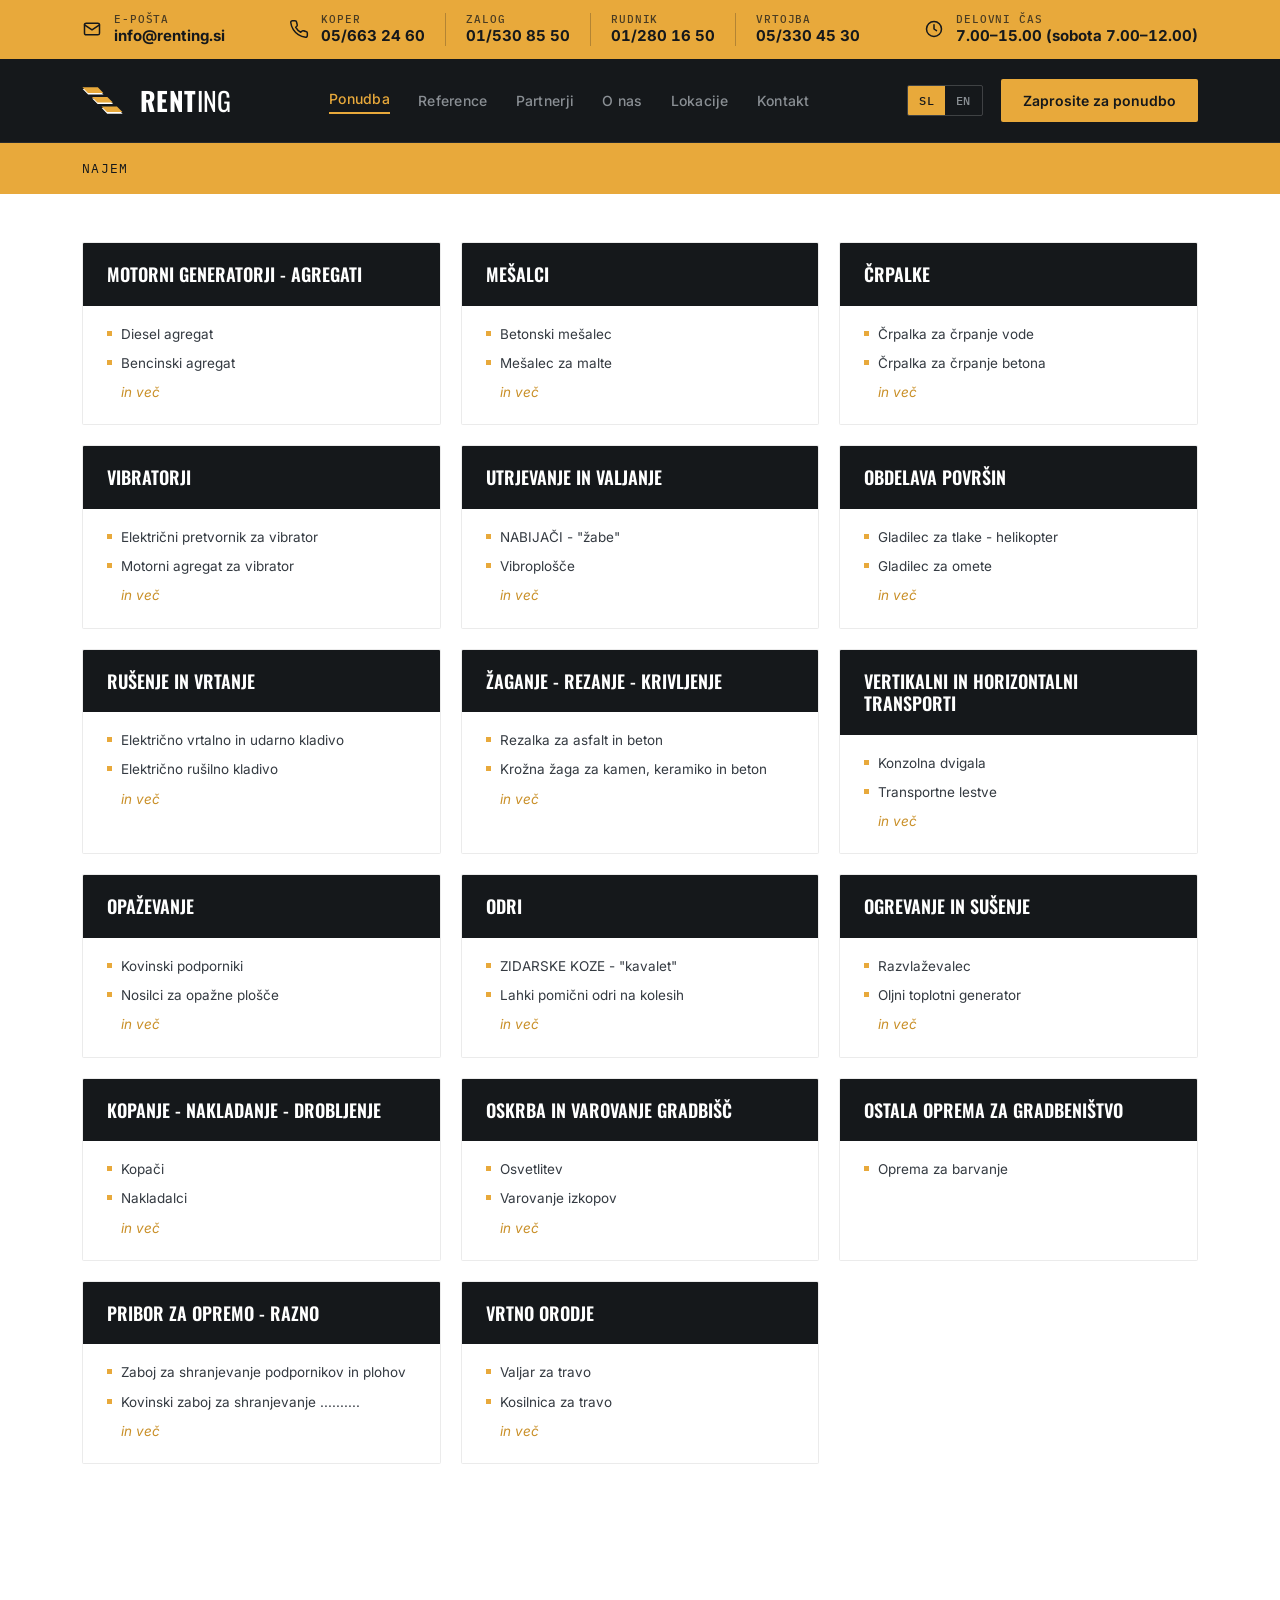
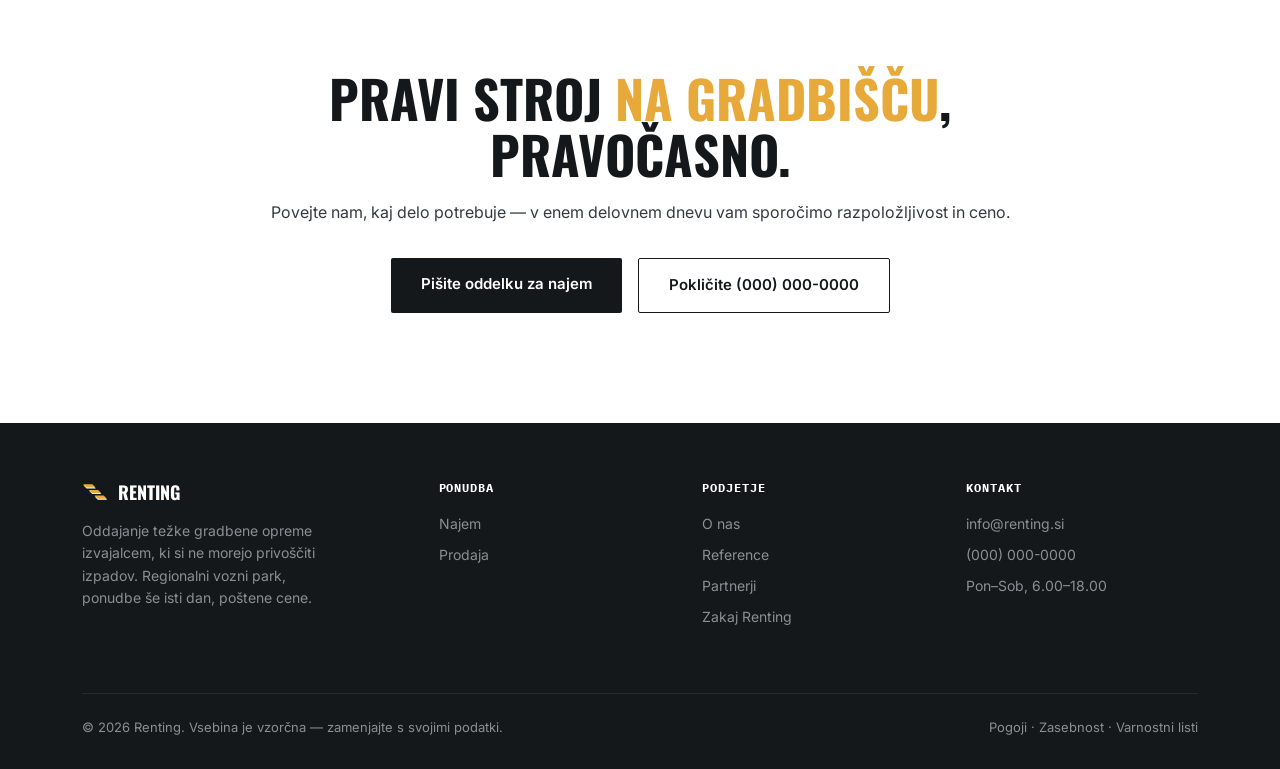
==== commit 86263ee8: "List rental equipment on the Najem category and subcategory pages - js/equipment.js: 1,855 entries g" ====
--- a/najem.html
+++ b/najem.html
@@ -91,7 +91,7 @@
   </div>
 </div>
 
-<section>
+<section class="najem-catalog">
   <div class="wrap">
     <div id="najem-categories"></div>
   </div>
@@ -210,6 +210,7 @@
   };
 </script>
 <script src="js/categories.js"></script>
+<script src="js/equipment.js"></script>
 <script src="js/catalog.js"></script>
 <script src="js/i18n.js"></script>
 
--- a/css/style.css
+++ b/css/style.css
@@ -118,7 +118,7 @@
   background:var(--steel-900);
   border-bottom:1px solid rgba(255,255,255,0.08);
 }
-nav{
+header nav{
   display:flex;
   align-items:center;
   justify-content:space-between;
@@ -595,40 +595,158 @@
 }
 .cat-card-more::before{display:none;}
 
-/* ---------- Najem catalog page (subcategory detail view) ---------- */
-.najem-back{
-  display:inline-block;
+/* ---------- Najem catalog page (category / subcategory view) ---------- */
+.najem-catalog{padding-top:48px;}
+.najem-crumbs{
+  display:flex;
+  flex-wrap:wrap;
+  gap:6px 10px;
   font-family:var(--font-mono);
   font-size:13px;
-  color:var(--steel-700);
-  margin-bottom:28px;
+  color:var(--steel-900);
+  margin-bottom:20px;
+}
+.najem-crumbs a{
+  color:var(--steel-700);
+  text-decoration:underline;
+  text-decoration-color:rgba(52,58,65,0.35);
+  text-underline-offset:3px;
   transition:color 0.2s ease;
 }
-.najem-back:hover{color:var(--amber-600);}
+.najem-crumbs a:hover{color:var(--amber-600);}
+.najem-crumb-sep{color:var(--concrete-500);}
+.najem-head{
+  display:flex;
+  flex-wrap:wrap;
+  align-items:baseline;
+  justify-content:space-between;
+  gap:8px 24px;
+  margin-bottom:24px;
+}
 .category-title{
   font-family:var(--font-display);
   font-size:26px;
   font-weight:600;
   text-transform:uppercase;
-  margin-bottom:24px;
+}
+.najem-meta{
+  font-family:var(--font-mono);
+  font-size:13px;
+  color:var(--steel-700);
 }
 .subcategory-grid{
   display:grid;
   grid-template-columns:repeat(auto-fill,minmax(220px,1fr));
   gap:12px;
+  margin-bottom:56px;
 }
 .subcategory-chip{
+  display:flex;
+  align-items:center;
+  justify-content:space-between;
+  gap:12px;
   background:var(--paper-100);
   border:1px solid rgba(0,0,0,0.1);
   border-radius:2px;
-  padding:16px 18px;
+  padding:14px 18px;
   font-size:14px;
   color:var(--steel-700);
-  scroll-margin-top:110px;
   transition:border-color 0.2s ease, background 0.2s ease;
 }
 .subcategory-chip:hover{border-color:var(--amber-500);background:#f4f4f4;}
-.subcategory-chip.active{border-color:var(--amber-500);background:#fdf3e0;}
+.subcategory-chip.active{border-color:var(--amber-500);background:#fdf3e0;color:var(--steel-900);font-weight:600;}
+.subcategory-chip.is-empty{border-style:dashed;color:var(--concrete-500);}
+.chip-count{
+  font-family:var(--font-mono);
+  font-size:12px;
+  font-weight:500;
+  color:var(--concrete-500);
+  font-variant-numeric:tabular-nums;
+}
+.subcategory-chip.active .chip-count{color:var(--steel-900);}
+
+/* Equipment listing */
+.equip-sections{
+  display:flex;
+  flex-direction:column;
+  gap:56px;
+}
+.equip-section{padding:0;}
+.equip-section-title{
+  display:flex;
+  align-items:baseline;
+  gap:12px;
+  font-family:var(--font-display);
+  font-size:21px;
+  font-weight:600;
+  text-transform:uppercase;
+  margin-bottom:14px;
+  text-wrap:balance;
+}
+.equip-section-title a{transition:color 0.2s ease;}
+.equip-section-title a:hover{color:var(--amber-600);}
+.equip-count{
+  font-family:var(--font-mono);
+  font-size:13px;
+  font-weight:500;
+  color:var(--steel-700);
+}
+.equip-table{
+  width:100%;
+  border-collapse:collapse;
+  font-size:14.5px;
+}
+.equip-table thead th{
+  text-align:left;
+  font-family:var(--font-mono);
+  font-size:11px;
+  font-weight:500;
+  letter-spacing:0.08em;
+  text-transform:uppercase;
+  color:var(--steel-700);
+  padding:0 16px 10px;
+  border-bottom:2px solid var(--steel-900);
+}
+.equip-table td{
+  padding:10px 16px;
+  border-bottom:1px solid rgba(0,0,0,0.08);
+  vertical-align:top;
+}
+.equip-table tbody tr:not(.equip-group-row):hover td{background:#fafaf8;}
+.equip-manufacturer{width:34%;color:var(--steel-700);}
+.equip-name{color:var(--steel-900);font-weight:500;}
+.equip-group-row th{
+  text-align:left;
+  background:#f4f3f0;
+  border-left:3px solid var(--amber-500);
+  border-bottom:1px solid rgba(0,0,0,0.08);
+  padding:9px 16px 9px 13px;
+  font-size:13.5px;
+  font-weight:600;
+  color:var(--steel-900);
+}
+.equip-group-count{
+  margin-left:10px;
+  font-family:var(--font-mono);
+  font-size:12px;
+  font-weight:500;
+  color:var(--steel-700);
+}
+.equip-empty{
+  border:1px dashed rgba(0,0,0,0.18);
+  border-radius:2px;
+  padding:24px 28px;
+  color:var(--steel-700);
+  max-width:720px;
+}
+.equip-empty a{
+  display:inline-block;
+  margin-top:12px;
+  font-weight:600;
+  color:var(--steel-900);
+  border-bottom:2px solid var(--amber-500);
+}
+.equip-empty a:hover{color:var(--amber-600);}
 
 /* ---------- About us ---------- */
 .about-layout{
@@ -1201,6 +1319,12 @@
   .topbar-phone:last-child{padding:0 12px;border-left:0;text-align:center;}
   .topbar-phone:nth-child(even){border-left:1px solid rgba(21,24,27,0.25);}
   .topbar-value{font-size:14px;}
+  .equip-table thead{display:none;}
+  .equip-table tr{display:block;border-bottom:1px solid rgba(0,0,0,0.08);padding:10px 12px;}
+  .equip-table td{display:block;border:0;padding:0;width:auto;}
+  .equip-manufacturer{font-size:12.5px;margin-bottom:2px;}
+  .equip-table tr.equip-group-row{padding:0;border:0;}
+  .equip-group-row th{display:block;}
   .partner-strip{grid-template-columns:1fr;}
 }
 
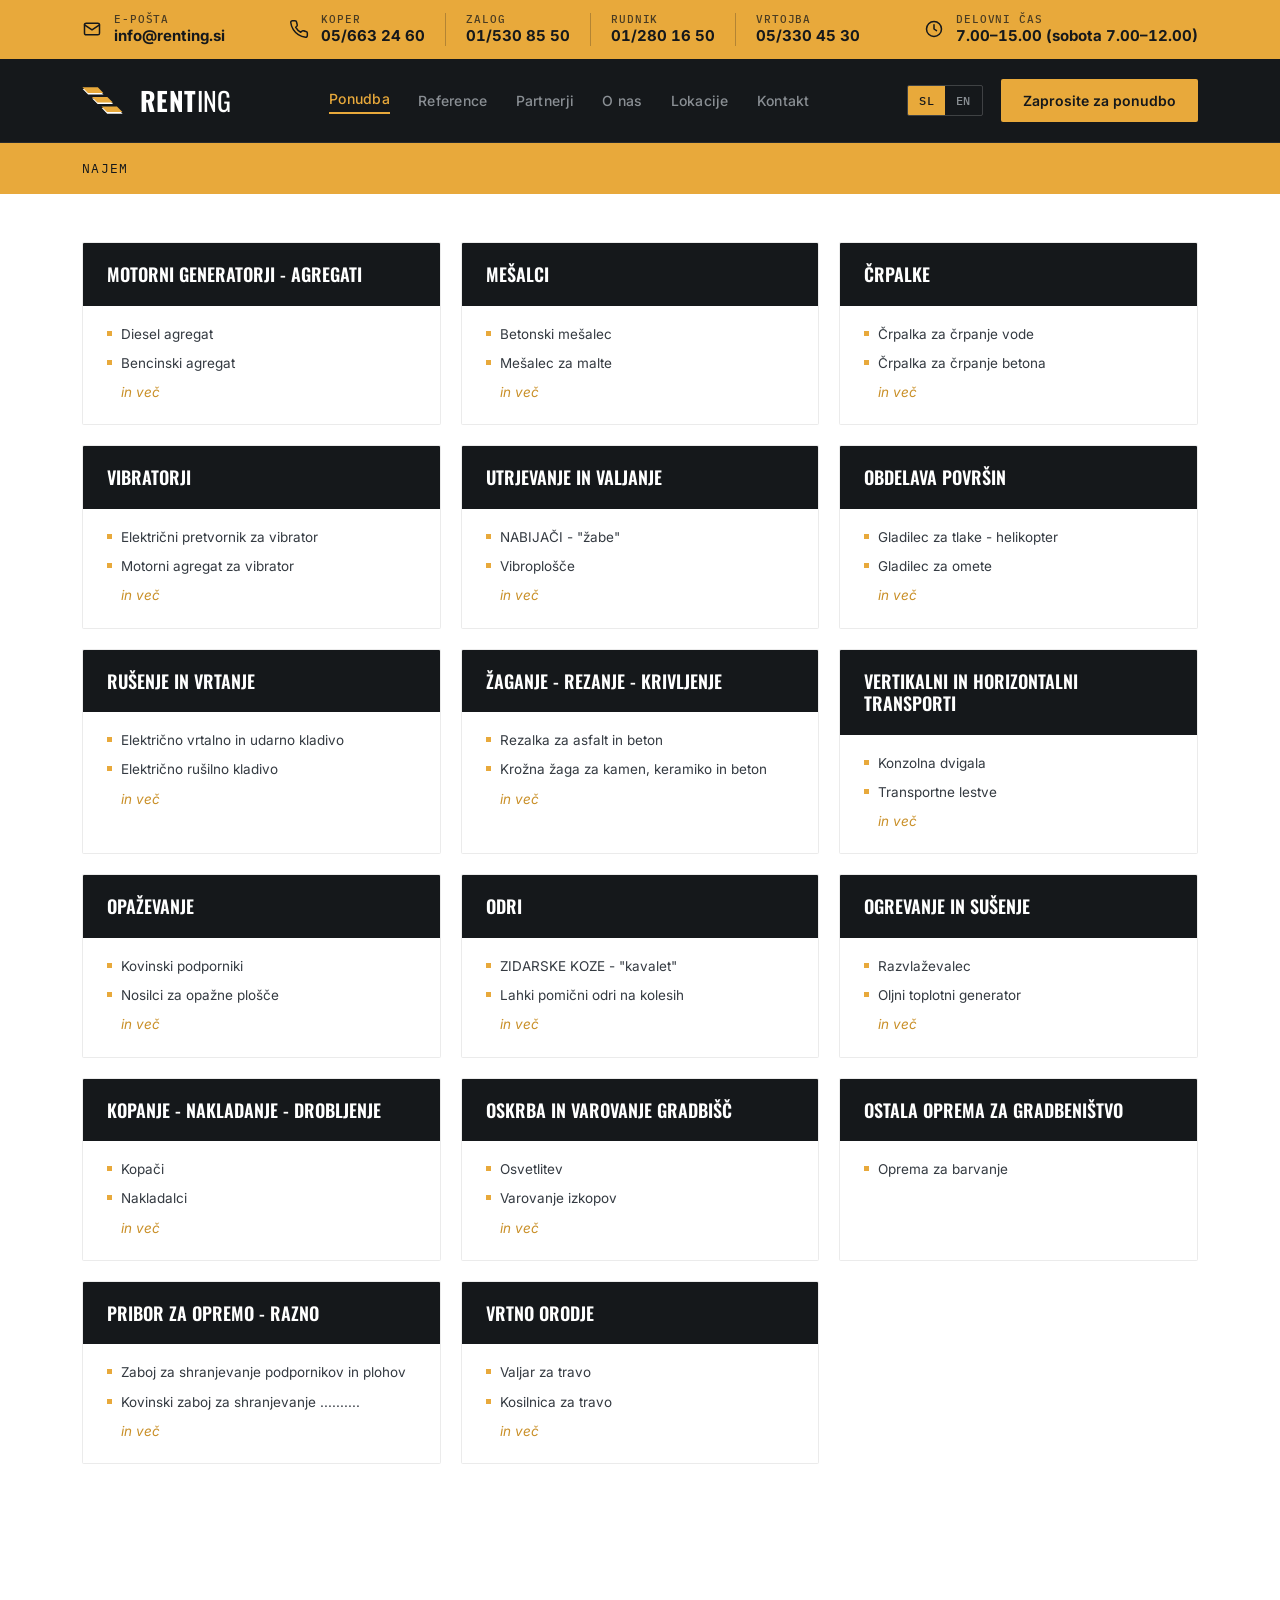
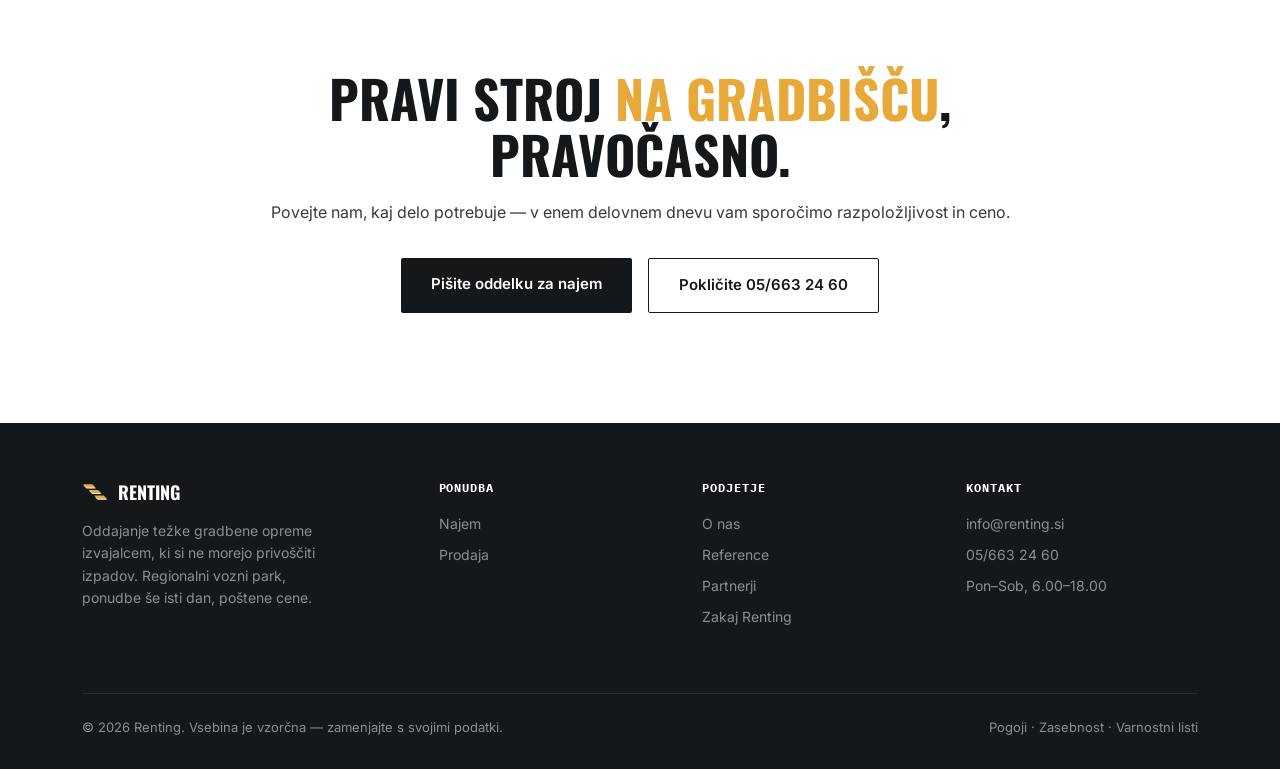
==== commit c5c787a1: "Use the Koper number for the 'Pokličite' button and footer phone Replaces the (000) 000-0000 placeho" ====
--- a/najem.html
+++ b/najem.html
@@ -54,7 +54,7 @@
 <header>
   <nav>
     <a href="index.html" class="logo"><svg class="logo-mark" aria-hidden="true"><use href="#renting-mark"></use></svg><span data-i18n-html="logo.brand"><span class="logo-text-bold">RENT</span><span class="logo-text-regular">ING</span></span></a>
-    <ul class="nav-links">
+    <ul class="nav-links" id="site-menu">
       <li class="nav-dropdown">
         <a href="najem.html" class="nav-dropdown-trigger" data-i18n="nav.offer">Ponudba<span class="nav-caret" aria-hidden="true"></span></a>
         <div class="nav-mega nav-mega-catalog">
@@ -73,6 +73,7 @@
       <li><a href="index.html#about" data-i18n="nav.about">Kako deluje</a></li>
       <li><a href="index.html#locations" data-i18n="nav.locations">Lokacije</a></li>
       <li><a href="index.html#contact" data-i18n="nav.contact">Kontakt</a></li>
+      <li class="nav-menu-cta"><a href="index.html#contact" data-i18n="nav.cta">Zaprosite za ponudbo</a></li>
     </ul>
     <div class="nav-right">
       <div class="lang-switch">
@@ -80,6 +81,7 @@
         <button type="button" class="lang-btn" data-lang="en">EN</button>
       </div>
       <a href="index.html#contact" class="nav-cta" data-i18n="nav.cta">Zaprosite za ponudbo</a>
+      <button type="button" class="nav-toggle" aria-controls="site-menu" aria-expanded="false" aria-label="Meni"><span class="nav-toggle-bar"></span><span class="nav-toggle-bar"></span><span class="nav-toggle-bar"></span></button>
     </div>
   </nav>
 </header>
@@ -103,7 +105,7 @@
     <p data-i18n="cta.desc">Povejte nam, kaj delo potrebuje — v enem delovnem dnevu vam sporočimo razpoložljivost in ceno.</p>
     <div class="cta-actions">
       <a href="mailto:info@renting.si" class="btn-dark" data-i18n="cta.btn1">Pišite oddelku za najem</a>
-      <a href="tel:+10000000000" class="btn-outline-dark" data-i18n="cta.btn2">Pokličite (000) 000-0000</a>
+      <a href="tel:+38656632460" class="btn-outline-dark" data-i18n="cta.btn2">Pokličite 05/663 24 60</a>
     </div>
   </div>
 </section>
@@ -135,7 +137,7 @@
         <h5 data-i18n="footer.col3">Kontakt</h5>
         <ul>
           <li><a href="mailto:info@renting.si">info@renting.si</a></li>
-          <li><a href="tel:+10000000000">(000) 000-0000</a></li>
+          <li><a href="tel:+38656632460">05/663 24 60</a></li>
           <li data-i18n="footer.hours">Pon–Sob, 6.00–18.00</li>
         </ul>
       </div>
@@ -169,7 +171,7 @@
       "cta.title": "Pravi stroj <span>na gradbišču</span>, pravočasno.",
       "cta.desc": "Povejte nam, kaj delo potrebuje — v enem delovnem dnevu vam sporočimo razpoložljivost in ceno.",
       "cta.btn1": "Pišite oddelku za najem",
-      "cta.btn2": "Pokličite (000) 000-0000",
+      "cta.btn2": "Pokličite 05/663 24 60",
       "footer.desc": "Oddajanje težke gradbene opreme izvajalcem, ki si ne morejo privoščiti izpadov. Regionalni vozni park, ponudbe še isti dan, poštene cene.",
       "footer.col1": "Ponudba",
       "footer.col2": "Podjetje",
@@ -198,7 +200,7 @@
       "cta.title": "Get the right machine <span>on-site</span>, on time.",
       "cta.desc": "Tell us what the job needs — we'll get back to you with availability and pricing within one business day.",
       "cta.btn1": "Email the Rental Desk",
-      "cta.btn2": "Call (000) 000-0000",
+      "cta.btn2": "Call 05/663 24 60",
       "footer.desc": "Heavy equipment rental for contractors who can't afford downtime. Regional fleet, same-day quotes, honest pricing.",
       "footer.col1": "Offer",
       "footer.col2": "Company",
@@ -212,6 +214,7 @@
 <script src="js/categories.js"></script>
 <script src="js/equipment.js"></script>
 <script src="js/catalog.js"></script>
+<script src="js/nav.js"></script>
 <script src="js/i18n.js"></script>
 
 </body>
--- a/css/style.css
+++ b/css/style.css
@@ -15,7 +15,7 @@
 
 *{margin:0;padding:0;box-sizing:border-box;}
 
-html{scroll-behavior:smooth;}
+html{scroll-behavior:smooth;scroll-padding-top:150px;}
 
 body{
   background:var(--paper-100);
@@ -114,11 +114,11 @@
   top:0;
   z-index:50;
 }
-header{
+.site-top > header{
   background:var(--steel-900);
   border-bottom:1px solid rgba(255,255,255,0.08);
 }
-header nav{
+.site-top > header nav{
   display:flex;
   align-items:center;
   justify-content:space-between;
@@ -327,7 +327,31 @@
   white-space:nowrap;
 }
 .nav-cta:hover{background:var(--amber-600);}
-.nav-toggle{display:none;}
+/* ☰ menu button and the CTA copy inside the menu: phone/tablet only (see @media 900px) */
+.nav-toggle{
+  display:none;
+  flex-direction:column;
+  justify-content:center;
+  gap:5px;
+  width:44px;height:44px;
+  padding:0 11px;
+  background:transparent;
+  border:1px solid rgba(255,255,255,0.18);
+  border-radius:2px;
+  cursor:pointer;
+}
+.nav-toggle-bar{
+  display:block;
+  height:2px;
+  background:var(--paper-100);
+  border-radius:1px;
+  transition:transform 0.2s ease, opacity 0.2s ease;
+}
+.nav-open .nav-toggle-bar:nth-child(1){transform:translateY(7px) rotate(45deg);}
+.nav-open .nav-toggle-bar:nth-child(2){opacity:0;}
+.nav-open .nav-toggle-bar:nth-child(3){transform:translateY(-7px) rotate(-45deg);}
+.nav-toggle:focus-visible{outline:2px solid var(--amber-500);outline-offset:2px;}
+.nav-menu-cta{display:none;}
 .nav-right{
   display:flex;
   align-items:center;
@@ -720,18 +744,66 @@
   background:#f4f3f0;
   border-left:3px solid var(--amber-500);
   border-bottom:1px solid rgba(0,0,0,0.08);
-  padding:9px 16px 9px 13px;
+  padding:0;
+}
+.equip-group-toggle{
+  display:flex;
+  align-items:center;
+  gap:12px;
+  width:100%;
+  margin:0;
+  padding:10px 16px 10px 14px;
+  background:none;
+  border:0;
+  font:inherit;
   font-size:13.5px;
   font-weight:600;
   color:var(--steel-900);
-}
+  text-align:left;
+  cursor:pointer;
+  transition:background 0.2s ease;
+}
+.equip-group-toggle:hover{background:#ebe9e3;}
+.equip-group-toggle:focus-visible{outline:2px solid var(--amber-600);outline-offset:-2px;}
+.equip-group-chevron{
+  flex-shrink:0;
+  width:7px;height:7px;
+  margin:0 2px;
+  border-right:1.5px solid currentColor;
+  border-bottom:1.5px solid currentColor;
+  transform:rotate(-45deg);
+  transition:transform 0.2s ease;
+}
+.equip-group:not(.is-collapsed) .equip-group-chevron{transform:rotate(45deg);}
+.equip-group.is-collapsed tr:not(.equip-group-row){display:none;}
 .equip-group-count{
-  margin-left:10px;
+  margin-left:auto;
   font-family:var(--font-mono);
   font-size:12px;
   font-weight:500;
   color:var(--steel-700);
-}
+  font-variant-numeric:tabular-nums;
+}
+.equip-toolbar{
+  display:flex;
+  justify-content:flex-end;
+  margin:-36px 0 12px;
+}
+.equip-toggle-all{
+  font-family:var(--font-mono);
+  font-size:12px;
+  letter-spacing:0.06em;
+  text-transform:uppercase;
+  color:var(--steel-900);
+  background:var(--paper-100);
+  border:1px solid rgba(0,0,0,0.15);
+  border-radius:2px;
+  padding:8px 14px;
+  cursor:pointer;
+  transition:border-color 0.2s ease, background 0.2s ease;
+}
+.equip-toggle-all:hover{border-color:var(--amber-500);background:#fdf3e0;}
+.equip-toggle-all:focus-visible{outline:2px solid var(--amber-600);outline-offset:2px;}
 .equip-empty{
   border:1px dashed rgba(0,0,0,0.18);
   border-radius:2px;
@@ -845,32 +917,6 @@
   aspect-ratio:16/10;
   overflow:hidden;
   background-color:var(--steel-900);
-  background-image:
-    radial-gradient(circle at 20% 20%, rgba(255,255,255,0.05) 0, rgba(255,255,255,0.05) 1px, transparent 1px),
-    radial-gradient(circle at 70% 65%, rgba(255,255,255,0.04) 0, rgba(255,255,255,0.04) 1px, transparent 1px),
-    linear-gradient(135deg, var(--steel-800) 0%, var(--steel-900) 60%);
-  background-size:26px 26px, 26px 26px, cover;
-}
-.ref-photo .logo-mark{
-  position:absolute;
-  top:50%;left:50%;
-  width:120px;height:74px;
-  transform:translate(-50%,-50%);
-  opacity:0.14;
-}
-.ref-photo.has-photo{
-  background-image:
-    radial-gradient(ellipse at center, rgba(0,0,0,0.1) 35%, rgba(0,0,0,0.85) 100%),
-    url('../images/renting.jpg');
-  background-size:cover;
-  background-position:center;
-  filter:grayscale(100%);
-  transition:filter 0.5s ease;
-}
-.ref-photo.has-photo .logo-mark{display:none;}
-.ref-card:hover .ref-photo.has-photo,
-.ref-card:focus-visible .ref-photo.has-photo{
-  filter:grayscale(0%);
 }
 .ref-photo-tag{
   position:absolute;
@@ -883,14 +929,6 @@
   padding:6px 11px;
   border-radius:2px;
 }
-.ref-photo-year{
-  position:absolute;
-  right:14px;top:14px;
-  color:var(--amber-500);
-  font-family:var(--font-mono);
-  font-size:11.5px;
-  letter-spacing:0.05em;
-}
 .ref-body{
   padding:26px 28px 30px;
   flex:1;
@@ -917,6 +955,216 @@
   color:var(--steel-700);
   flex:1;
 }
+/* Real photo inside a reference card: same monochrome + vignette treatment, colour on hover */
+.ref-photo-img{
+  position:absolute;
+  inset:0;
+  width:100%;
+  height:100%;
+  object-fit:cover;
+  filter:grayscale(100%);
+  transition:filter 0.5s ease;
+}
+.ref-photo.has-img::after{
+  content:"";
+  position:absolute;
+  inset:0;
+  background:radial-gradient(ellipse at center, rgba(0,0,0,0.1) 35%, rgba(0,0,0,0.85) 100%);
+  pointer-events:none;
+}
+.ref-photo.has-img .ref-photo-tag{z-index:1;}
+.ref-card:hover .ref-photo-img,
+.ref-card:focus-visible .ref-photo-img{filter:grayscale(0%);}
+
+/* ---------- Reference case study (reference.html) ---------- */
+.ref-case{
+  scroll-margin-top:170px;
+  padding-bottom:72px;
+  border-bottom:1px solid rgba(0,0,0,0.08);
+}
+.ref-case + .ref-case{padding-top:72px;}
+.ref-case:last-child{padding-bottom:0;border-bottom:0;}
+.ref-case-head{margin-bottom:32px;}
+.ref-case-title{
+  font-family:var(--font-display);
+  font-size:clamp(28px,3.4vw,40px);
+  font-weight:600;
+  text-transform:uppercase;
+  line-height:1.1;
+  margin-top:10px;
+  text-wrap:balance;
+}
+.ref-case-site{
+  display:flex;
+  flex-wrap:wrap;
+  align-items:center;
+  gap:8px 12px;
+  margin-top:14px;
+  font-size:16px;
+  color:var(--steel-700);
+}
+.ref-case-place{
+  background:var(--steel-900);
+  color:var(--paper-100);
+  font-family:var(--font-mono);
+  font-size:11.5px;
+  letter-spacing:0.03em;
+  padding:5px 10px;
+  border-radius:2px;
+}
+.ref-case-body{
+  display:grid;
+  grid-template-columns:minmax(0,5fr) minmax(0,7fr);
+  gap:48px;
+  align-items:start;
+}
+.ref-case-system{
+  font-size:16.5px;
+  line-height:1.65;
+  color:var(--steel-900);
+  max-width:60ch;
+}
+.ref-case-system + .ref-case-system{margin-top:14px;}
+.ref-specs{
+  margin-top:24px;
+  border-top:2px solid var(--steel-900);
+}
+.ref-specs > div{
+  display:flex;
+  justify-content:space-between;
+  align-items:baseline;
+  gap:16px;
+  padding:11px 0;
+  border-bottom:1px solid rgba(0,0,0,0.08);
+  font-size:14.5px;
+}
+.ref-specs dt{color:var(--steel-700);flex:0 1 auto;}
+.ref-specs dd{
+  font-weight:600;
+  text-align:right;
+  flex:0 1 auto;
+  max-width:60%;
+  text-wrap:balance;
+  font-variant-numeric:tabular-nums;
+}
+.ref-case-link{
+  display:inline-block;
+  margin-top:24px;
+  font-weight:600;
+  color:var(--steel-900);
+  border-bottom:2px solid var(--amber-500);
+  transition:color 0.2s ease;
+}
+.ref-case-link:hover{color:var(--amber-600);}
+.ref-gallery{
+  display:grid;
+  grid-template-columns:repeat(3,1fr);
+  gap:8px;
+}
+.ref-gallery a{
+  display:block;
+  overflow:hidden;
+  background:var(--steel-900);
+  border-radius:2px;
+  aspect-ratio:3/4;
+}
+.ref-gallery a:first-child{grid-column:1 / -1;aspect-ratio:20/9;}
+/* Galleries of portrait photos only: side by side, uncropped 3:4 */
+.ref-gallery.is-portrait{grid-template-columns:repeat(2,1fr);}
+.ref-gallery.is-portrait a:first-child{grid-column:auto;aspect-ratio:3/4;}
+/* Galleries of wide photos only: lead photo full width, the rest in pairs, uncropped 20:9 */
+.ref-gallery.is-landscape{grid-template-columns:repeat(2,1fr);}
+.ref-gallery.is-landscape a{aspect-ratio:20/9;}
+/* Mixed galleries: wide photos (.is-wide) span the full width, tall ones pair up at 3:4 */
+.ref-gallery.is-mixed{grid-template-columns:repeat(2,1fr);}
+.ref-gallery.is-mixed a{aspect-ratio:3/4;}
+.ref-gallery.is-mixed a.is-wide{grid-column:1 / -1;aspect-ratio:20/9;}
+.ref-gallery img{
+  width:100%;
+  height:100%;
+  object-fit:cover;
+  transition:transform 0.4s ease;
+}
+.ref-gallery a:hover img{transform:scale(1.03);}
+.ref-gallery a:focus-visible{outline:2px solid var(--amber-600);outline-offset:2px;}
+
+/* ---------- Photo viewer (js/gallery.js) ---------- */
+.lightbox{
+  width:100vw;height:100vh;
+  max-width:none;max-height:none;
+  margin:0;padding:0;
+  border:0;
+  background:rgba(12,14,16,0.94);
+  color:var(--paper-100);
+}
+.lightbox[open]{
+  display:flex;
+  align-items:center;
+  justify-content:center;
+}
+.lightbox::backdrop{background:transparent;}
+.lightbox-figure{
+  display:flex;
+  flex-direction:column;
+  align-items:center;
+  gap:12px;
+  max-width:calc(100vw - 160px);
+  max-height:calc(100vh - 48px);
+  pointer-events:none;
+}
+.lightbox-figure img{
+  max-width:100%;
+  max-height:calc(100vh - 110px);
+  object-fit:contain;
+  pointer-events:auto;
+}
+.lightbox-figure figcaption{
+  font-size:14px;
+  color:var(--concrete-500);
+  text-align:center;
+}
+.lightbox-counter{
+  position:absolute;
+  left:24px;top:22px;
+  font-family:var(--font-mono);
+  font-size:12px;
+  color:var(--concrete-500);
+}
+.lightbox button{
+  position:absolute;
+  width:48px;height:48px;
+  display:flex;align-items:center;justify-content:center;
+  background:rgba(255,255,255,0.08);
+  border:1px solid rgba(255,255,255,0.18);
+  border-radius:2px;
+  color:var(--paper-100);
+  cursor:pointer;
+  transition:background 0.2s ease, border-color 0.2s ease;
+}
+.lightbox button:hover{background:rgba(232,169,59,0.2);border-color:var(--amber-500);}
+.lightbox button:focus-visible{outline:2px solid var(--amber-500);outline-offset:2px;}
+.lightbox button[hidden]{display:none;}
+.lightbox-close{right:20px;top:16px;}
+.lightbox-prev{left:20px;top:50%;transform:translateY(-50%);}
+.lightbox-next{right:20px;top:50%;transform:translateY(-50%);}
+.lightbox-close::before,
+.lightbox-close::after{
+  content:"";
+  position:absolute;
+  width:18px;height:1.5px;
+  background:currentColor;
+  transform:rotate(45deg);
+}
+.lightbox-close::after{transform:rotate(-45deg);}
+.lightbox-prev::before,
+.lightbox-next::before{
+  content:"";
+  width:10px;height:10px;
+  border-left:1.5px solid currentColor;
+  border-bottom:1.5px solid currentColor;
+  transform:translateX(2px) rotate(45deg);
+}
+.lightbox-next::before{transform:translateX(-2px) rotate(-135deg);}
 
 /* ---------- Trust bar ---------- */
 .trust{
@@ -1288,7 +1536,48 @@
   .topbar-hours{display:none;}
 }
 @media (max-width:900px){
+  /* Only the dark header bar stays pinned on small screens; the contact band scrolls away. */
+  .site-top{display:contents;}
+  html{scroll-padding-top:84px;}
+  .ref-case{scroll-margin-top:84px;}
+  .site-top > header{position:sticky;top:0;z-index:50;}
+  .site-top > header nav{position:relative;padding:14px 20px;}
+  .nav-right{gap:12px;}
+  .nav-cta{display:none;}
+  .nav-toggle{display:flex;}
   .nav-links{display:none;}
+  .nav-open .nav-links{
+    display:flex;
+    flex-direction:column;
+    align-items:stretch;
+    gap:0;
+    position:absolute;
+    top:100%;
+    left:0;right:0;
+    padding:4px 20px 24px;
+    background:var(--steel-900);
+    border-top:1px solid rgba(255,255,255,0.08);
+    box-shadow:0 18px 30px rgba(0,0,0,0.35);
+    max-height:calc(100vh - 72px);
+    max-height:calc(100dvh - 72px);
+    overflow-y:auto;
+  }
+  .nav-links li{border-bottom:1px solid rgba(255,255,255,0.08);}
+  .nav-links a,
+  .nav-links a.nav-dropdown-trigger{display:flex;padding:15px 0;font-size:17px;border-bottom:0;}
+  .nav-dropdown{padding-bottom:0;margin-bottom:0;}
+  .nav-caret,
+  .nav-mega{display:none !important;}
+  .nav-links li.nav-menu-cta{display:block;border-bottom:0;margin-top:20px;}
+  .nav-links .nav-menu-cta a{
+    justify-content:center;
+    background:var(--amber-500);
+    color:var(--steel-900);
+    font-weight:600;
+    font-size:16px;
+    padding:14px 20px;
+    border-radius:2px;
+  }
   .stat-strip{grid-template-columns:repeat(2,1fr);row-gap:28px;}
   .service-grid{grid-template-columns:1fr;}
   .cat-grid{grid-template-columns:1fr;}
@@ -1305,12 +1594,15 @@
   .topbar-inner{justify-content:center;}
   .about-layout{grid-template-columns:1fr;gap:40px;}
   .about-logo{max-width:280px;}
+  .ref-case-body{grid-template-columns:1fr;gap:32px;}
 }
 @media (max-width:560px){
   .wrap{padding:0 20px;}
   .footer-grid{grid-template-columns:1fr;}
   .locations-grid{grid-template-columns:1fr;}
   .topbar-inner{padding:10px 20px;}
+  .logo{font-size:23px;gap:10px;}
+  .logo-mark{width:38px;height:23px;}
   .topbar-phones-group .topbar-icon{display:none;}
   .topbar-phones-group{width:100%;}
   .topbar-phones{display:grid;grid-template-columns:1fr 1fr;row-gap:8px;width:100%;}
@@ -1325,9 +1617,18 @@
   .equip-manufacturer{font-size:12.5px;margin-bottom:2px;}
   .equip-table tr.equip-group-row{padding:0;border:0;}
   .equip-group-row th{display:block;}
+  .lightbox-figure{max-width:calc(100vw - 24px);max-height:calc(100vh - 140px);}
+  .lightbox-figure img{max-height:calc(100vh - 200px);}
+  .lightbox-prev,
+  .lightbox-next{top:auto;bottom:20px;transform:none;}
+  .lightbox-prev{left:calc(50% - 56px);}
+  .lightbox-next{right:calc(50% - 56px);}
   .partner-strip{grid-template-columns:1fr;}
 }
 
 @media (prefers-reduced-motion: reduce){
   *{transition:none !important; scroll-behavior:auto !important; animation:none !important;}
 }
+@media (max-width:359px){
+  .logo [data-i18n-html="logo.brand"]{display:none;}
+}
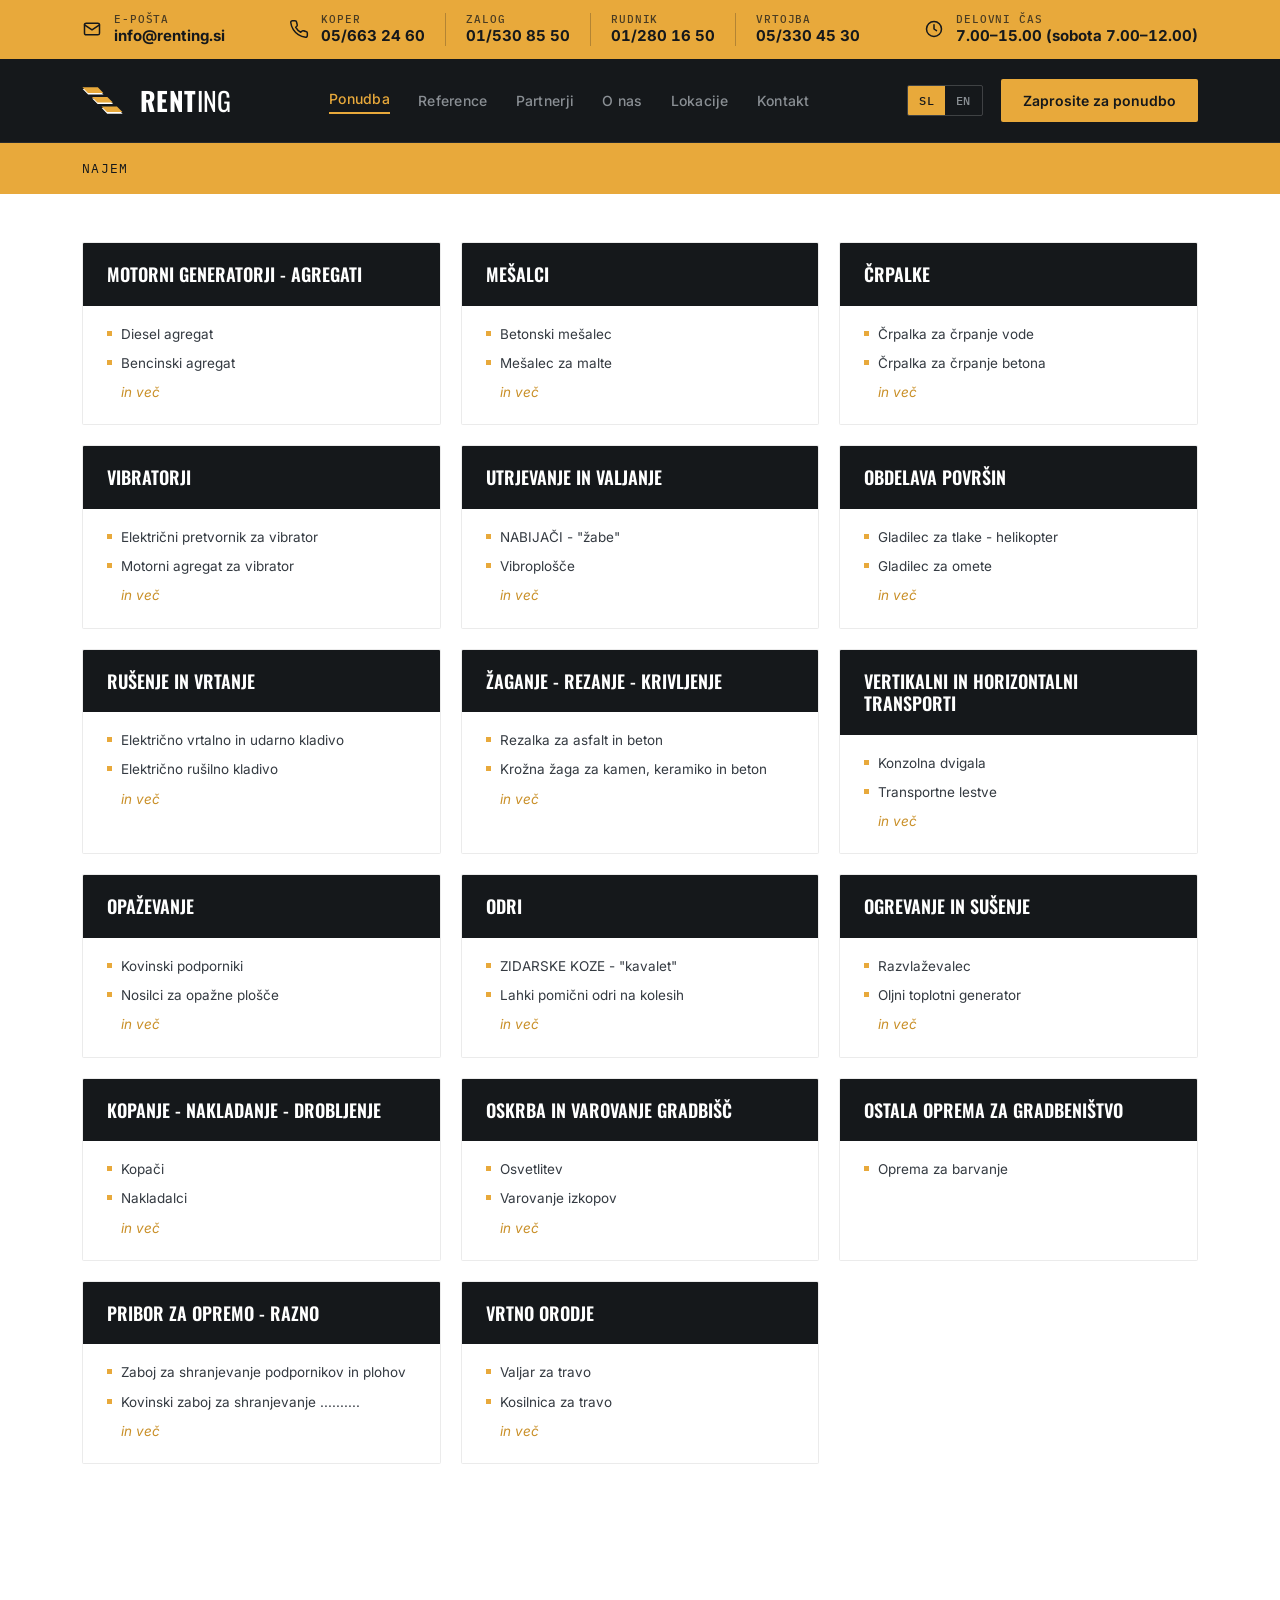
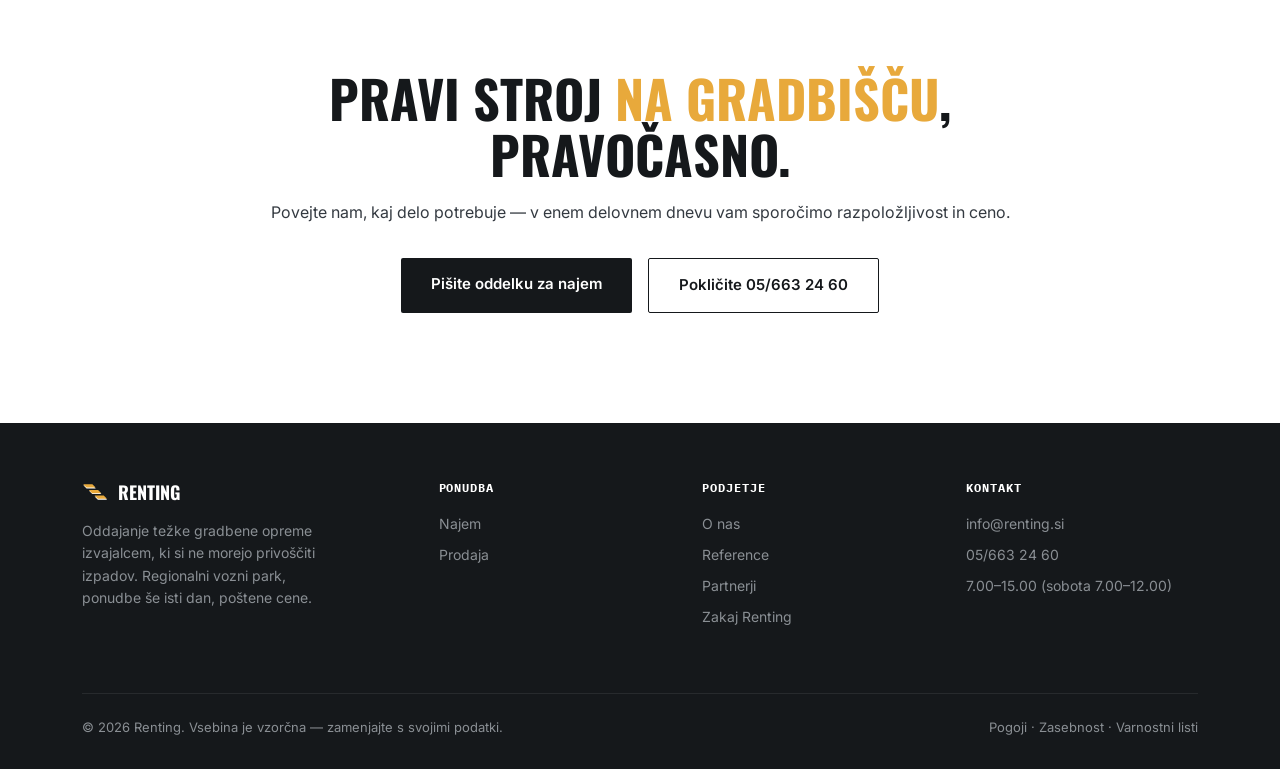
==== commit 72b713cc: "Match footer working hours to the top contact band Co-Authored-By: Claude Opus 5.5 <noreply@anthropi" ====
--- a/najem.html
+++ b/najem.html
@@ -138,7 +138,7 @@
         <ul>
           <li><a href="mailto:info@renting.si">info@renting.si</a></li>
           <li><a href="tel:+38656632460">05/663 24 60</a></li>
-          <li data-i18n="footer.hours">Pon–Sob, 6.00–18.00</li>
+          <li data-i18n="footer.hours">7.00–15.00 (sobota 7.00–12.00)</li>
         </ul>
       </div>
     </div>
@@ -176,7 +176,7 @@
       "footer.col1": "Ponudba",
       "footer.col2": "Podjetje",
       "footer.col3": "Kontakt",
-      "footer.hours": "Pon–Sob, 6.00–18.00",
+      "footer.hours": "7.00–15.00 (sobota 7.00–12.00)",
       "footer.copyright": "© 2026 Renting. Vsebina je vzorčna — zamenjajte s svojimi podatki.",
       "footer.legal": "Pogoji · Zasebnost · Varnostni listi"
     },
@@ -205,7 +205,7 @@
       "footer.col1": "Offer",
       "footer.col2": "Company",
       "footer.col3": "Contact",
-      "footer.hours": "Mon–Sat, 6.00–18.00",
+      "footer.hours": "7.00–15.00 (Saturdays 7.00–12.00)",
       "footer.copyright": "© 2026 Renting. Placeholder content — replace with your details.",
       "footer.legal": "Terms · Privacy · Safety Data Sheets"
     }
